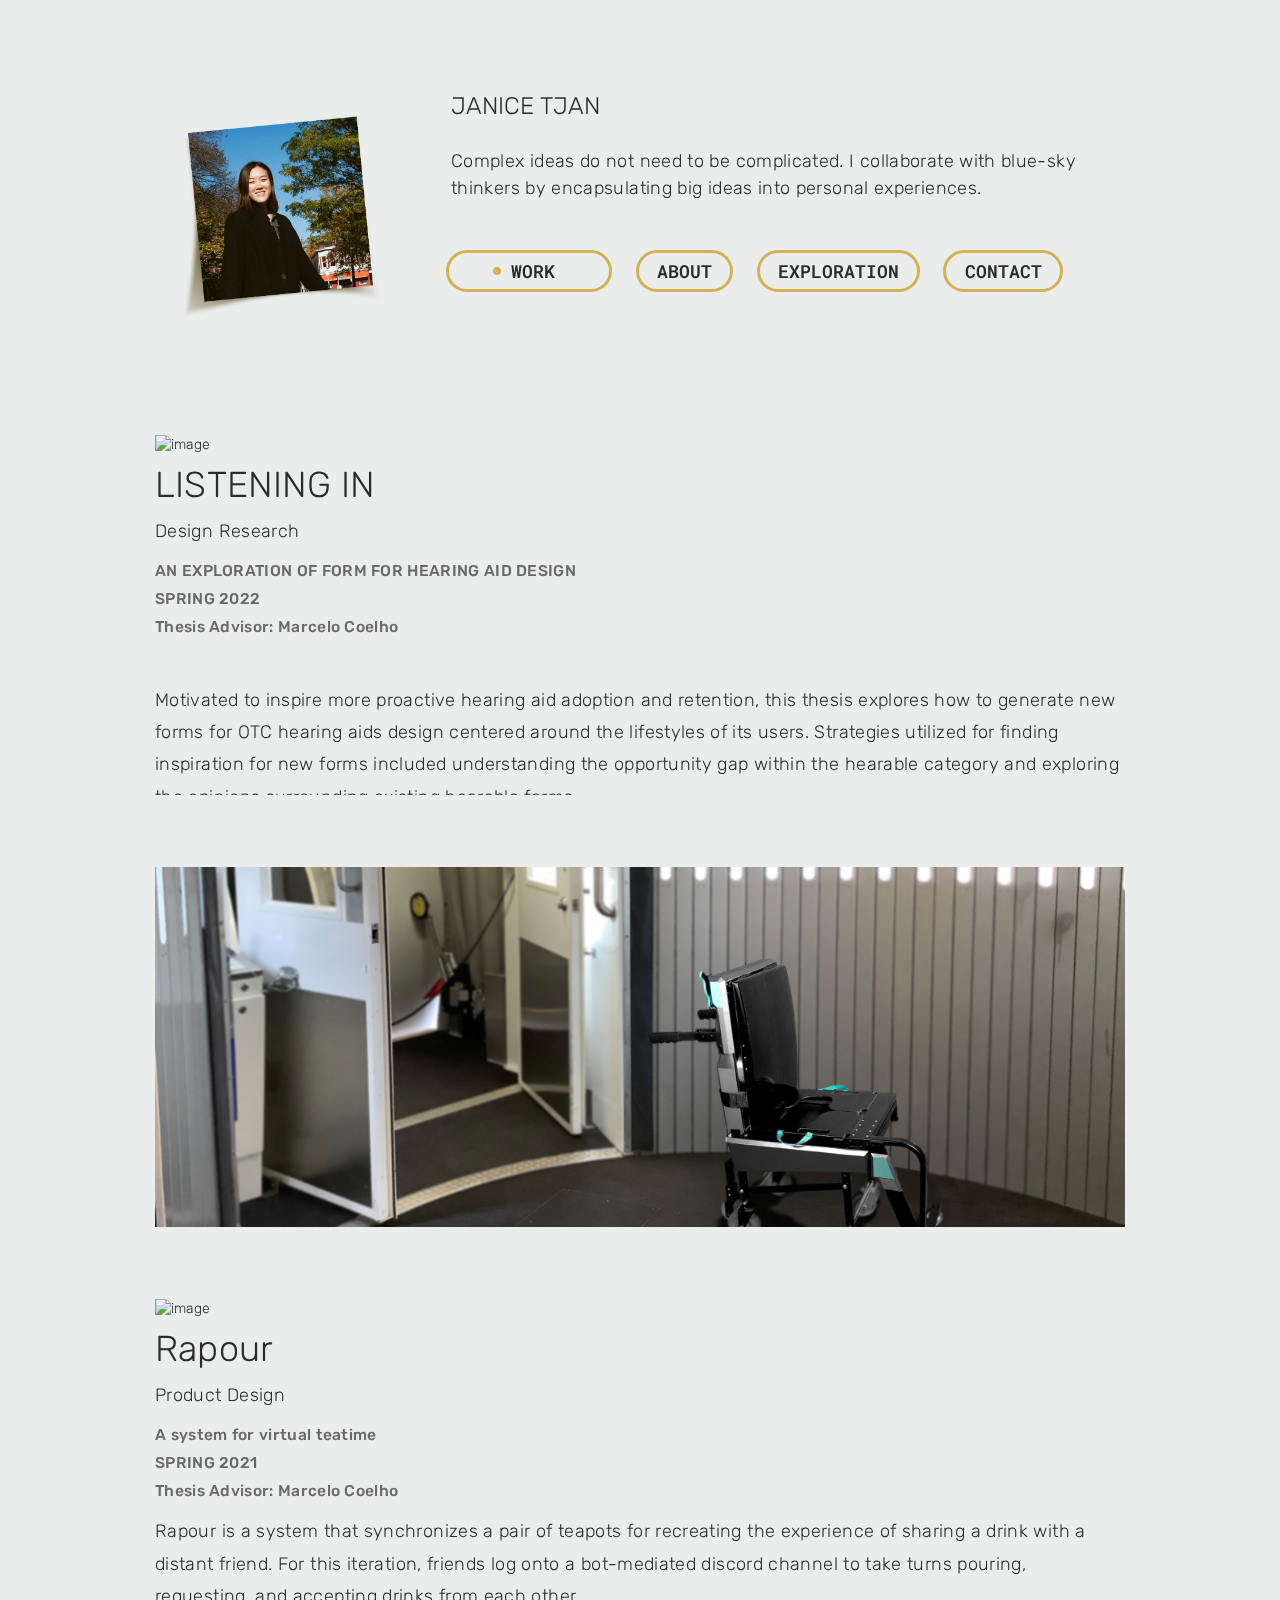
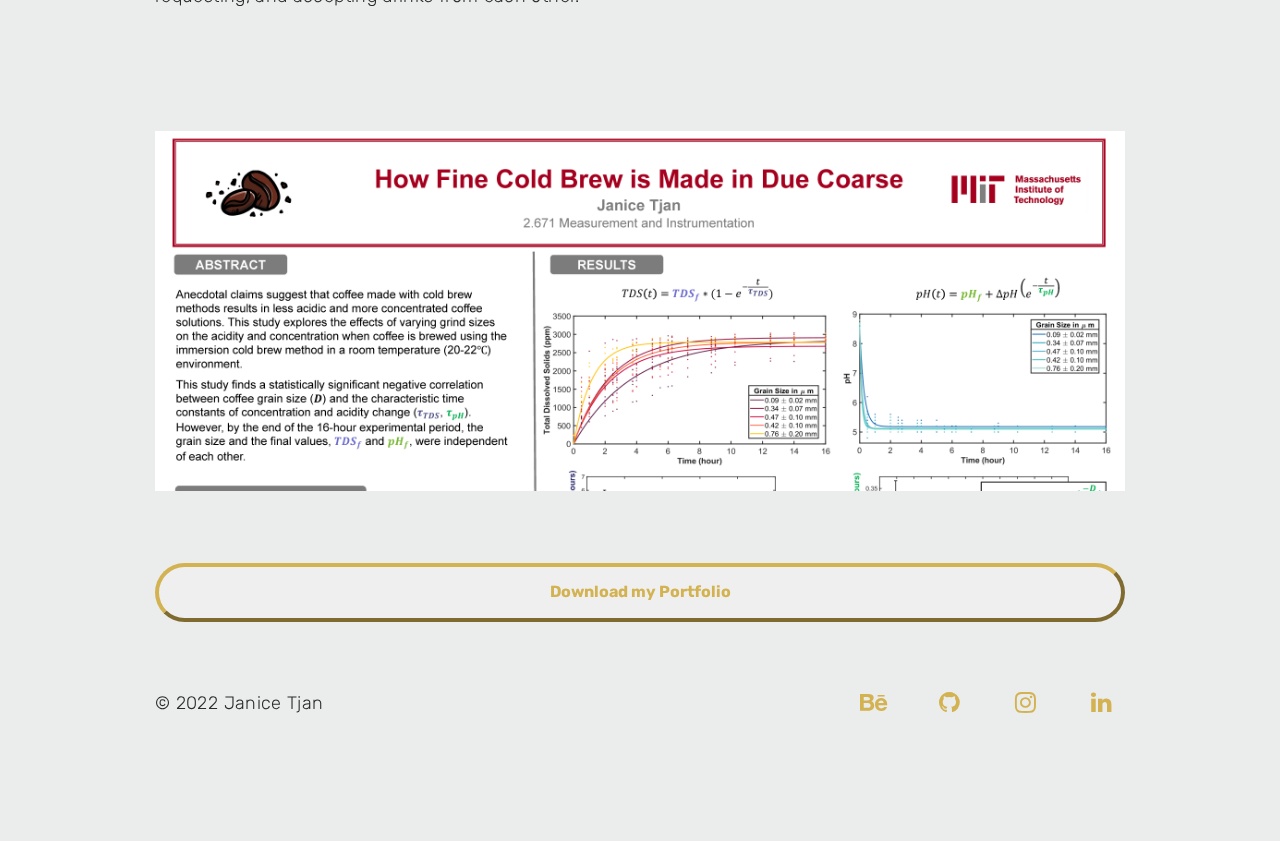
==== index.html @ 1e27916b "add statistical analysis paper" ====
<!doctype html>

<html lang="en">
   
   
    <head>
     <!------------------------------------------------------ COMMON HEAD HTML -->
        <!-- Global site tag (gtag.js) - Google Analytics -->
        <script async src="https://www.googletagmanager.com/gtag/js?id=UA-180288618-1"></script>
        <script>
            window.dataLayer = window.dataLayer || [];
            function gtag(){dataLayer.push(arguments);}
            gtag('js', new Date());

            gtag('config', 'UA-180288618-1');
        </script>
        <!-- Google Tag Manager -->
        <script>(function(w,d,s,l,i){w[l]=w[l]||[];w[l].push({'gtm.start':
        new Date().getTime(),event:'gtm.js'});var f=d.getElementsByTagName(s)[0],
        j=d.createElement(s),dl=l!='dataLayer'?'&l='+l:'';j.async=true;j.src=
        'https://www.googletagmanager.com/gtm.js?id='+i+dl;f.parentNode.insertBefore(j,f);
        })(window,document,'script','dataLayer','GTM-54XJFPM');</script>
        <!-- End Google Tag Manager -->
    
       
        <!-- META -->
        <meta charset="utf-8">
        <meta name="robots" content="noodp">
        <meta name="viewport" content="width=device-width, initial-scale=1, maximum-scale=1, user-scalable=no">
       
        <!-- PAGE TITLE -->
        <title>Janice Tjan </title>
        <meta name="keywords" content="Janice Tjan, Design degree, MIT, Mechanical Engineering, Portfolio" /> 
        <meta name="description" content="Portfolio and other bits about Janice Tjan" />
        
        <!-- FAVICON -->
        <link rel="shortcut icon" href="assets\img\LOGO.jpeg">
       
        <!-- FONTS -->
        
        <!-- STYLESHEETS -->
        <link rel="stylesheet" type="text/css" href="assets/css/plugins.css">
        <link rel="stylesheet" type="text/css" href="assets/css/main.css">
        <link rel="stylesheet" href="https://cdnjs.cloudflare.com/ajax/libs/font-awesome/4.7.0/css/font-awesome.min.css">
        <link rel="preconnect" href="https://fonts.googleapis.com">
        <link rel="preconnect" href="https://fonts.gstatic.com" crossorigin>
        <link href="https://fonts.googleapis.com/css2?family=Roboto+Mono:ital,wght@0,100;0,200;0,300;0,400;0,500;0,600;0,700;1,100;1,200;1,300;1,400;1,500;1,600;1,700&family=Rubik:ital,wght@0,300;0,400;0,500;0,600;0,700;0,800;0,900;1,300;1,400;1,500;1,600;1,700;1,800;1,900&display=swap" rel="stylesheet">
            
        
    </head>

   
    <body>
    
       
       
        <!-- PRELOADER -->
        <div class="preloader">
           
            <div class="spinner"></div>
            
        </div>
        <!-- /PRELOADER -->
        
        
        <!-- MAIN CONTAINER -->
        
        <div id="container-main">    
           
            <!-- INTRO -->
            <div id="intro">
                <img class="img-responsive logo" src="assets/img/Profile_image.png" alt="Picture of Janice">
                <h1>JANICE TJAN</h1> 
                <p class="subline">Complex ideas do not need to be complicated. I collaborate with blue-sky thinkers by encapsulating big ideas into personal experiences. </p>
        
                
            </div>
         
            <!-- /INTRO -->
            
            
            <!-- TAB NAVIGATION -->
            <ul class="tab-navigation"  role="tablist">
            
             
              <!-- NAV ITEM -->
              <li class="nav-item active">
               
                <a class="nav-link" data-toggle="tab" href="#work" role="tab"><span>WORK</span></a>
                
              </li>
              <!-- /NAV ITEM -->
                          
              
              <!-- NAV ITEM -->
              <li class="nav-item">
               
                <a class="nav-link" data-toggle="tab" href="#experience" role="tab" style="position:sticky"><span>ABOUT</span></a>
                
              </li>
              <!-- /NAV ITEM -->

               <!-- NAV ITEM -->
              <li class="nav-item">
               
                <a class="nav-link" data-toggle="tab" href="#about" role="tab" style="position:sticky"><span>EXPLORATION</span></a>
                
              </li>
              <!-- /NAV ITEM -->
              
              <!-- NAV ITEM -->
              <li class="nav-item">
               
                <a class="nav-link" data-toggle="tab" href="#contact" role="tab" style="position:sticky"><span>CONTACT</span></a>
                
              </li>
              <!-- /NAV ITEM -->
              
              
            </ul>
            <!-- /TAB NAVIGATION -->
        
            
            <!-- TAB CONTENT -->
            <div class="tab-content">


                <!-- TAB PANEL ( WORK ) -->
                <div class="tab-pane fade in active" id="work" role="tabpanel">
                   
                   
                    <!-- ROW -->
                    <div class="row">

<!--LISTENING IN-->
                        <!-- COLUMN -->
                        <div class="col-md-12">

                            <!-- ITEM -->
                            <a href="#" class="item" data-featherlight="#work-1-lightbox">


                                <!-- INFO -->
                                <div class="info">

                                    <div class="bg-image" style="background-image: url(assets/img/work/HA_3.png)"></div>
                                    <!-- CONTAINER MID -->
                                    <div class="container-mid">

                                        <h5>LISTENING IN</h5>
                                        <p>Design Research</p>

                                    </div>
                                    <!-- /CONTAINER MID -->


                                </div>
                                <!-- /INFO -->
                                
                            
                                
                                <!-- LIGHTBOX -->
                                <div id="work-1-lightbox" class="work-lightbox">


                                    <img class="img-responsive" src="assets/img/work/HA_1.png" alt="image">

                                    <h4>LISTENING IN</h4>
                                    <p class="subline">Design Research</p>

                                    <h6>AN EXPLORATION OF FORM FOR HEARING AID DESIGN <br> SPRING 2022 <br> Thesis Advisor: Marcelo Coelho <br> </h6>
                                    <p><br>Motivated to inspire more proactive hearing aid
                                        adoption and retention, this thesis explores how to
                                        generate new forms for OTC hearing aids design
                                        centered around the lifestyles of its users. Strategies
                                        utilized for finding inspiration for new forms
                                        included understanding the opportunity gap within
                                        the hearable category and exploring the opinions
                                        surrounding existing hearable forms.</p>
                                        
                                        <img class="img-responsive" src="assets/img/work/HA_0.png" alt="image">
                                
                                    <h5> Learning from the source</h5>      
                                    <p>Input was gathered from makers, wearers, and
                                        viewers of hearing aids via surveys, interviews, and
                                        co-design sessions. The output was key learnings
                                        which were synthesized into a set of design
                                        considerations and a new design method for
                                        generating hearing aid forms.</p>
                                        <img class="img-responsive" src="assets/img/work/HA_7.png" alt="image"> 
                                    
                                    <p>Key learnings from these interactions can be summarized by these five points:</p>
                                    <ul>
                                        <li> <strong>Insight 1: It's not always hesitancy,</strong>  there is also anticipation. Users are waiting for the next best thing </li>
                                        <li> <strong>Insight 2: People want 'cool,'</strong> but hearing aids as earbuds are not an end-all solution. </li>
                                        <li> <strong>Insight 3: Hearing aids are designed to do one thing,</strong> but should be more than communication devices </li>
                                        <li> <strong>Insight 4: There is no silver bullet.</strong> There is room for variety </li>
                                        <li> <strong>Insight 5: No need for reinvention.</strong> Over-the-ear is a great form factor with implementation issues	 </li>
                                    </ul>
                                    
                                    <h5> <br>A User-Centered OTC Hearing Aid Design Method</h5>                             
                                    <p>The next step was to transform these key learnings into actionable prompts that could help a designer ideate new forms. The learnings were generalized into design considerations to plug into a formal design method </p>
                                    <img class="img-responsive" src="assets/img/work/HA_6.png" alt="image"> 
                                    
                                    <p>The two example implementations are designs that are not only visually
                                        evocative but have functions that assist in and bring delight to the many
                                        "jobs to be done" in their daily lives.</p>
                                    
                                       
                                    <p>
                                        Hearing aids solely designed for communication have failed to capture the
                                        hearts of prospective users. These prospective users have been deterred
                                        by a perceived lack of added value hearing aids bring in exchange for their
                                        maintenance and cost. Exploring hearing aid form and the potential added
                                        function they may contribute can be the added value these wearers seek.  
                                    </p>
                                    <img class="img-responsive" src="assets/img/work/HA_10.gif" alt="image">
                                    <img class="img-responsive" src="assets/img/work/HA_8.png" alt="image">
                                    

                                </div>
                                <!-- /LIGHTBOX -->


                            </a>
                            <!-- /ITEM -->


                        </div>
                        <!-- /COLUMN -->
<!--AISLE ASSIST-->

                        <!-- COLUMN -->
                        <div class="col-md-12">


                            <!-- ITEM -->
                            <a href="#" class="item" data-featherlight="#work-2-lightbox">


                                <!-- INFO -->
                                <div class="info">
                                    <div class="bg-image" style="background-image: url(assets/img/work/AA_2.png)"></div>

                                    <!-- CONTAINER MID -->
                                    <div class="container-mid">

                                        <h5>AISLE ASSIST</h5>
                                        <p>Experience Design</p>

                                    </div>
                                    <!-- /CONTAINER MID -->


                                </div>
                                <!-- /INFO -->
                                
                                
                                <!-- LIGHTBOX -->
                                <div id="work-2-lightbox" class="work-lightbox">


                                    <img class="img-responsive" src="assets/img/work/AA_1.png" alt="image">

                                    <h4>Aisle Assist</h4>
                                    <p class="subline">Experience Design</p>

                                    <h6>ADVENTURE BEGINS WITH PEACE OF MIND <br> SPRING 2022 <br> Team Project <br><br> 
                                        </h6>
                                        <h6>Transferring from aisle wheelchairs to the airplane
                                            seat can be an uncomfortable and potentially
                                            dangerous experience.
                                            Aisle Assist is an aisle wheelchair that transfers
                                            travelers to their airplane seats safely and
                                            comfortably without an attendant handling their
                                            full body weight.
                                            </h6>
                                        
                                     <p>My role on this 18-person team included being Story
                                        Officer and Interaction Design (ID) Lead. As a team lead, I
                                        aimed to develop my skills in translating creative potentials
                                        from multiple people into a cohesive product identity.</p>

                                        <img class="img-responsive" src="assets/img/work/AA_2.png" alt="image">

                                    <p>
                                        A persistent challenge was to develop the interface of Aisle Assist to make it more approachable to operate and sit on. 
                                        Our initial mockups of Aisle Assist showed technical
                                        promise but revealed anxieties caused by its appearance
                                        for users. Our first round of testers described our device
                                        as “intimidating [with] a lot of hard edges…” and “a bit like a
                                        portable toilet.” <br><br>
                                        I took on the challenge of designing and building casing
                                        that would have both an aesthetic purpose and the functional purpose of being a handle to deploy the
                                        transfer seats of Aisle Assist. I conceived a casing that
                                        created a strong profile for the chair giving it a modern
                                        look and blending the many moving components into
                                        one unified image.</p>

                                        <img class="img-responsive" src="assets/img/work/AA_3.png" alt="image">
                                        <img class="img-responsive" src="assets/img/work/AA_0.gif" alt="image">

                                        
                                </div>
                                <!-- /LIGHTBOX -->


                            </a>
                            <!-- /ITEM -->


                        </div>
                        <!-- /COLUMN -->

<!--ITEM #3-->
                        <!-- COLUMN -->
                        <div class="col-md-12">


                            <!-- ITEM -->
                            <a href="#" class="item" data-featherlight="#work-3-lightbox">


                                <!-- INFO -->
                                <div class="info">

                                     <div class="bg-image" style="background-image: url(assets/img/work/RA_1.png)"></div>
                                    <!-- CONTAINER MID -->
                                    <div class="container-mid">

                                        <h5>RAPOUR</h5>
                                        <p>Product Design</p>

                                    </div>
                                    <!-- /CONTAINER MID -->


                                </div>
                                <!-- /INFO -->
                                
                                <!-- LIGHTBOX -->
                                <div id="work-3-lightbox" class="work-lightbox">


                                    <img class="img-responsive" src="assets/img/work/RA_2.png" alt="image">

                                    <h4>Rapour</h4>
                                    <p class="subline">Product Design</p>

                                    <h6>A system for virtual teatime<br> SPRING 2021 <br> Thesis Advisor: Marcelo Coelho <br> </h6>
                                    
                                    <p>Rapour is a system that synchronizes a pair of teapots for recreating the experience of sharing a drink with a distant friend. For this
                                        iteration, friends log onto a bot-mediated discord channel to take turns pouring, requesting, and accepting drinks from each other.</p>
                                        <iframe width="560" height="315" src="https://www.youtube.com/embed/97UJnIznXDE" title="YouTube video player" frameborder="0" allow="accelerometer; autoplay; clipboard-write; encrypted-media; gyroscope; picture-in-picture" allowfullscreen></iframe>
                                    <img class="img-responsive" src="assets/img/work/RA_1.png" alt="about">
                                    <p>To execute Rapour, I developed a physical and virtual interface. In addition to
                                        considering the prompt, this system needed to be accessible to set up and use.
                                        The pots are flat packing to increase portability. Additionally, the virtual platform of
                                        choice was Discord which is highly customizable and free to use.</p>
                                        <img class="img-responsive" src="assets/img/work/RA_6.png" alt="about">
                                    <p>While they were flatpack, these containers needed to imitate familiar textures and
                                        shapes of traditional teapots to inspire similar conversations that people would usually
                                        have over coffee or tea. I also found that unglazed ceramics and mute colors inspired
                                        feelings of warmth and comfort. Shown below is a progression in my exploration of different finishing methods for the teapots.</p>
                                    <img class="img-responsive" src="assets/img/work/RA_4.jpg" alt="about">
                                    <img class="img-responsive" src="assets/img/work/RA_7.png" alt="about">    


                                </div>
                                <!-- /LIGHTBOX -->


                            </a>
                            <!-- /ITEM -->


                        </div>
                        <!-- /COLUMN -->
<!--ITEM #4-->
                        <!-- COLUMN -->
                        <div class="col-md-12">


                            <!-- ITEM -->
                            <a href="#" class="item" data-featherlight="#work-4-lightbox">


                                <!-- INFO -->
                                <div class="info">

                                     <div class="bg-image" style="background-image: url(assets/img/work/CB_1.png)"></div>
                                    <!-- CONTAINER MID -->
                                    <div class="container-mid">

                                        <h5>COLD BREW ANALYSIS</h5>
                                        <p>Measurement & Analysis</p>

                                    </div>
                                    <!-- /CONTAINER MID -->


                                </div>
                                <!-- /INFO -->
                                
                                <!-- LIGHTBOX -->
                                <div id="work-4-lightbox" class="work-lightbox">


                                    <img class="img-responsive" src="assets/img/work/CB_0.png" alt="image">

                                    <h4>Cold Brew Analysis</h4>
                                    <p class="subline">Measurement & Analysis</p>

                                    <h6>Effect of Coffee Grind Size on Cold Brew pH and Concentration<br> SPRING 2021<br> </h6>
                                    <p>Anecdotal claims suggest that coffee made with cold brew methods results in less acidic and more concentrated coffee solutions. This study explores the effects of varying grind sizes on the acidity and concentration when coffee is brewed using the immersion cold brew method in a room temperature (20-22℃) environment. This study finds a statistically significant negative correlation between coffee grain size (𝑫) and the characteristic time constants of concentration and acidity change (𝝉𝑻𝑫𝑺, 𝝉𝒑𝑯). However, by the end of the 16-hour experimental period, the grain size and the final values, 𝑻𝑫𝑺𝒇 and 𝒑𝑯𝒇, were independent of each other.</p> <br><br>
                                    <p style="color:#D3B251">[link to full paper: https://jtjan.me/assets/pdf/Tjan_J_2671Paper.pdf]</p>
                                   

                                </div>
                                <!-- /LIGHTBOX -->


                            </a>
                            <!-- /ITEM -->


                        </div>
                        <!-- /COLUMN -->                        

                    </div>
                    <!-- /ROW -->
                    
                    <a href= "assets/pdf/jtjan_portfolio.pdf" download target="_blank"><button type="button" class="block">Download my Portfolio</button></a>
                </div>
                <!-- /TAB PANEL ( WORK ) -->
                
                
                <!-- TAB PANEL ( ABOUT ) -->
                
                <div class="tab-pane fade" id="about" role="tabpanel">
                    <div class="row">    
                    <p style="font-family:'Roboto Mono', monospace;"> Things, things, and thinking about things. </P>
                    <div class="tab-pane fade in active" id="work" role="tabpanel">
                   
                        <div class="gallery">
                            <figure class="gallery__item gallery__item--1">
                                <a href= "https://medium.com/@tjan.janice/the-bialetti-moka-express-3eabc4c8676a"  target="_blank"><img src="assets/img/blog/MokaPotAngles.png" alt="Gallery image 1" class="gallery__img"></a>
                            </figure>
                            
                            
                           
                         
                        </div>
                        
                       
                        
                    </div>
                    
                    </div>

                </div>
                <!-- /TAB PANEL ( ABOUT ) -->

               
                <!-- TAB PANEL ( Explorations ) -->
                <div class="tab-pane fade" id="experience" role="tabpanel">
                    
                    
                    <!-- ROW -->
                    <div class="row">
                        <!-- COLUMN -->
                        <div class="col-sm-12 text-left experience-item">
                            
                            <p>Hello! I am Janice, a designer and engineer. As a bridge between engineering and design, I work with multidisciplinary teams to tackle complex challenges. I am inspired by emerging technologies in fields such as biotechnology and additive manufacturing. My past work includes physical objects and experiences that encapsulate blue-sky ideas into personal delights.<br><br><br></p>


                            <i class="fa fa-graduation-cap" aria-hidden="true"></i>
                            <h5>Education</h5>

                            <p>Massachusetts Institute of Technology (2018-2022)</p>
                            <ul>
                                <li> <strong>B.S. in Engineering as Recommended by the Department of Mechanical Engineering</strong> </li>
                                <ul class="noshape">
                                    <li>Capstone: Aisle Assist, an aisle wheelchair with a more comfortable transfer <a href= "https://vimeo.com/653895567#t=7136s" target="_blank" style="color:#D3B251">[link to video]</a> </li>
                                </ul>
                                <li> <strong>B.S. in Art and Design</strong> </li>
                                <ul class="noshape">
                                    <a href= ""><li>Thesis: Listening in, an exploration of form for hearing aid designs</li></a>
                                </ul>
                                <ul class="noshape">
                                    <li>Advisor: Marcelo Coelho</li>
                                </ul>
                            
                            </ul><br><br>


                        </div>
                        <!-- /COLUMN -->
               
                        <!-- COLUMN -->
                        <div class="col-sm-12 text-left experience-item">
   
                            <i class="fa fa-gears" aria-hidden="true"></i>
                            <h5>Experience</h5>

                            <p>MX3D</p>
                            <ul>
                                <li> <strong>Design Engineering Intern</strong> </li>
                                <ul class="noshape">
                                    <li>Project: Trade Show Stand Design</li>
                                    <li style="font-family:'Roboto Mono', monospace;">July 2022 - PRESENT</li>
                                </ul>
                            </ul>
                            <p>OXO</p>
                            <ul>
                                <li> <strong>Product Development Intern</strong> </li>
                                <ul class="noshape">
                                    <li>Coffee and Tea Category</li>
                                    <li style="font-family:'Roboto Mono', monospace;">June 2021 - August 2021</li>
                                </ul>
                            </ul>
                            <p>Teknikio</p>
                            <ul>
                                <li> <strong>Educational Product Design Intern</strong> </li>
                                <ul class="noshape">
                                    <li>Content Creation and Prototyping</li>
                                    <li style="font-family:'Roboto Mono', monospace;">June 2020 - August 2020</li>
                                </ul>
                            </ul>
                            
                        </div>
                        <!-- /COLUMN -->
                    
                        <!-- COLUMN -->
                        <div class="col-sm-12 text-left experience-item">


        
                            <i class="fa fa-lightbulb-o" aria-hidden="true"></i>

                            <h5>Research</h5>

                            <p></p><br><br>

                        </div>
                    <!-- /COLUMN -->
                    </div>
                    <!-- /ROW -->
                    
                    <a href= "assets/pdf/jtjan_resume.pdf" download target="_blank"><button type="button" class="block">Download My Resume</button></a>
                </div>
                <!-- /TAB PANEL ( experience ) -->

               
                <!-- TAB PANEL ( CONTACT ) -->
                <div class="tab-pane fade" id="contact" role="tabpanel">
                    
                    
                    <!-- CONTACT FORM --> 
                    <form id="contact-form" action="assets/php/contact.php" method="post">


                        <input id="contact-form-name" type="text" name="name" class="form-control scroll-animated" placeholder="* Hello! What's your name?">

                        <input id="contact-form-email" type="text" name="email" class="form-control scroll-animated" placeholder="* What email can I reach you at?">

                        <!-- PHANTOM ELEMENT ( HONEYPOT CAPTCHA FOR SECURITY ) -->
                        <div class="fhp-input"><input id="contact-form-company" type="text" name="company" class="form-control"></div>
                        <!-- /PHANTOM ELEMENT ( HONEYPOT CAPTCHA FOR SECURITY ) -->

                        <textarea id="contact-form-message" name="message" class="form-control scroll-animated" placeholder="* Your Message"></textarea>

                        <button type="submit" class="form-control scroll-animated">Send Message<div class="circle"><i class="fa fa-angle-right" aria-hidden="true"></i><i class="fa fa-angle-right" aria-hidden="true"></i></div></button>

                        <div class="success-message"><i class="fa fa-check" aria-hidden="true"></i>Email sent!</div>


                    </form>
                    <!-- /CONTACT FORM --> 


                </div>
                <!-- /TAB PANEL ( CONTACT ) -->


            </div>
            <!-- /TAB CONTENT -->


            <!-- FOOTER -->
            <section id="footer">


                <!-- ROW -->
                <div class="row">


                    <!-- COLUMN -->
                    <div class="col-md-6  text-left">

                        <p>© 2022 Janice Tjan </p>

                    </div>
                    <!-- /COLUMN -->


                    <!-- COLUMN -->
                    <div class="col-md-6  text-right">


                        <!-- SOCIAL ICONS -->
                        <ul class="social-icons">


                            <li><a href="https://www.behance.net/janicetjan"><i class="fa fa-behance" aria-hidden="true"></i></a></li>
                            <li><a href="https://github.com/jantjan"><i class="fa fa-github" aria-hidden="true"></i></a></li>
                            <li><a href="https://www.instagram.com/by_jtjan/"><i class="fa fa-instagram" aria-hidden="true"></i></a></li>
                            <li><a href="https://www.linkedin.com/in/janicetjan/"><i class="fa fa-linkedin" aria-hidden="true"></i></a></li>


                        </ul>
                        <!-- /SOCIAL ICONS -->


                    </div>
                    <!-- /COLUMN -->


                </div>
                <!-- ROW -->


            </section>
            <!-- /FOOTER -->
        
        
        </div>
        <!-- /MAIN CONTAINER -->
        
        
        
        <!-- BACKGROUND CONTENT -->
        <div class="background-content parallax-on">


            <!-- BACKGROUND CONTENT INNER -->
            <div class="background-content-inner">

                <div class="background-overlay"></div>
                <div class="background-img layer" data-depth="0.1"></div>

            </div>
            <!-- /BACKGROUND CONTENT INNER -->


        </div>
        <!-- /BACKGROUND CONTENT -->
        
        
        
        <!-- JAVASCRIPTS -->
        <script type="text/javascript" src="assets/js/plugins.js"></script>
        <script type="text/javascript" src="assets/js/main.js"></script>
   
   
   
    </body> 
    
    
</html>
---- assets/css/main.css ----
/******************************************************************


	------------------------
	-- TABLE OF CONTENTS --
	------------------------
	
	--  01. Basic
	--  02. Preloader
    --  03. Background Content
    --  04. Intro
    --  05. Tab --> Navigation
    --  06. Tab --> Panel
    --  07. Tab --> Work
    --  08. Tab --> About
    --  09. Tab --> experience
    --  10. Tab --> Contact
    --  11. Footer
 
 
 ******************************************************************/




/** 1. Basic
*******************************************************************/
html
{
    font-size: 12px;
   
}
::selection {
    background: #fff;
  }
body
{
    
    font-family: 'Rubik', sans-serif;

    font-weight: 300;
    font-style: normal;

    color: #2b2b2b;
    background: #ebecec;

    -webkit-font-smoothing: antialiased;
}

h1,
h2,
h3,
h4,
h5,
h6
{
    font-family: 'Rubik', sans-serif;
    font-weight: 300;

    letter-spacing: .005em;

    color: #2b2b2b;
}

h1
{
    font-size: 2rem;
}

h2
{
    font-size: 4rem;
}

h3
{
    font-size: 3.5rem;
}

h4
{
    font-size: 3rem;
}

h5
{
    font-size: 2.2rem;
}

h6
{
    font-size: 1.3rem;
    line-height: 1.8em;

    letter-spacing: .02em;
    font-weight: 500;
    color: #696969;
}

p
{
    font-size: 1.5rem;
    line-height: 1.8em;

    letter-spacing: .02em;
}



a,
a:hover,
a:focus
{
    cursor: pointer;
    -webkit-transition: all 300ms ease;
         -o-transition: all 300ms ease;
            transition: all 300ms ease;
    text-decoration: none;

    color: #2b2b2b;
}

#container-main
{
    max-width: 1090px;
    margin: 0 auto;
    padding: 0 5rem;
}

@media (max-width:600px)
{
    html
    {
        font-size: 10px;
    }
}

@media (max-width:500px)
{
    html
    {
        font-size: 9px;
    }
}



/** 2. Preloader
*******************************************************************/

.preloader
{
    position: fixed;
    z-index: 100000;
    top: 0;
    left: 0;

    overflow: hidden;

    width: 100%;
    height: 100%;

    background: #2b2b2b;
}

.preloader.hide-preloader
{
    opacity: 0;
    pointer-events: none;

    -webkit-transition: .6s ease .3s;
         -o-transition: .6s ease .3s;
            transition: .6s ease .3s;
}

.preloader .spinner
{
    position: absolute;
    top: 50%;
    left: 50%;

    display: block;

    width: 50px;
    height: 50px;
    margin-top: -25px;
    margin-left: -25px;

    -webkit-animation: spinner-pulse .6s infinite ease-in-out;
            animation: spinner-pulse .6s infinite ease-in-out;
    text-align: center;

    opacity: 1;
    border-radius: 100%;
    background-color: #D3B251;
}

.preloader.hide-preloader .spinner
{
    -webkit-transition: .3s ease;
         -o-transition: .3s ease;
            transition: .3s ease;

    opacity: 0;
}

@-webkit-keyframes spinner-pulse
{
    0%
    {
        -webkit-transform: scale(0);
    }
    100%
    {
        -webkit-transform: scale(1.0);

        opacity: 0;
    }
}

@keyframes spinner-pulse
{
    0%
    {
        -webkit-transform: scale(0);
                transform: scale(0);
    }
    100%
    {
        -webkit-transform: scale(1.0);
                transform: scale(1.0);

        opacity: 0;
    }
}



/** 3. Background Content
*******************************************************************/

.background-content
{
    position: fixed;
    z-index: -1;
    top: 0;
    left: 50%;

    overflow: hidden;

    width: 100%;
    height: 100%;

    -webkit-transform: translate3d(-50%,0,0) !important;
            transform: translate3d(-50%,0,0) !important;
}

.background-content-inner
{
    position: absolute;
    top: 50%;
    left: 50%;

    width: 110%;
    height: 110%;

    -webkit-transform: translate(-50%,-50%);
        -ms-transform: translate(-50%,-50%);
            transform: translate(-50%,-50%);
}

.background-content .background-img
{
    position: absolute;
    z-index: 1;
    top: 0;
    left: 0;

    width: 100%;
    height: 100%;

    background: url(../img/background.jpg);
    background-repeat: no-repeat;
    background-size: cover;
}



/** 4. Intro
*******************************************************************/

#intro
{
    
    top: 0;
    margin-top: 10vh;

    text-align: left;
}

#intro .logo
{
    margin-top: 0;
    margin-bottom: 4.5rem;
    width: 30%;
    float: left;
}



#intro h1
{
    line-height: 1.4em;

    max-width: 740px;
    margin-top: 0;
    margin-bottom: 1em;
    width: 69.5%;
    float: right;
}

#intro p.subline
{
    font-size: 3 rem;
    line-height: 1.5em;

    max-width: 800px;
    margin: 0;
    margin-right: .8em;
    margin-bottom: 4rem;
    width: 68%;
    float: right;
    letter-spacing: .02em;
}

#intro .animation-container
{
    -webkit-transition: .5s ease;
         -o-transition: .5s ease;
            transition: .5s ease;
}

#intro .animation-container.animation-fade
{
    opacity: 0;
}

#intro .animation-container.animation-fade.run-animation
{
    opacity: 1;
}

#intro .animation-container.animation-fade-up
{
    -webkit-transform: translateY(10vh);
        -ms-transform: translateY(10vh);
            transform: translateY(10vh);

    opacity: 0;
}

#intro .animation-container.animation-fade-up.run-animation
{
    -webkit-transform: translateY(0);
        -ms-transform: translateY(0);
            transform: translateY(0);

    opacity: 1;
}

#intro .animation-container.animation-fade-down
{
    -webkit-transform: translateY(-10vh);
        -ms-transform: translateY(-10vh);
            transform: translateY(-10vh);

    opacity: 0;
}

#intro .animation-container.animation-fade-down.run-animation
{
    -webkit-transform: translateY(0);
        -ms-transform: translateY(0);
            transform: translateY(0);

    opacity: 1;
}

#intro .animation-container.animation-fade-left
{
    -webkit-transform: translateX(10vh);
        -ms-transform: translateX(10vh);
            transform: translateX(10vh);

    opacity: 0;
}

#intro .animation-container.animation-fade-left.run-animation
{
    -webkit-transform: translateX(0);
        -ms-transform: translateX(0);
            transform: translateX(0);

    opacity: 1;
}

#intro .animation-container.animation-fade-right
{
    -webkit-transform: translateX(-10vh);
        -ms-transform: translateX(-10vh);
            transform: translateX(-10vh);

    opacity: 0;
}

#intro .animation-container.animation-fade-right.run-animation
{
    -webkit-transform: translateX(0);
        -ms-transform: translateX(0);
            transform: translateX(0);

    opacity: 1;
}

@media only screen and (max-width: 855px) {
    #intro{
        margin-top: 5vh;
    }
    #intro .logo {
        margin-top: 0;
        margin-bottom: 0.1rem;
        width: 100%;
        display: inline-block;
        
    }
    #intro h1
    {
        line-height: 130%;
        font-size: 140%;
        margin-top: 0;
        margin-bottom: 5%;
       
        float: left;
        
    }
    
    #intro p.subline
    {
        line-height: 105%;
        font-size: 110%;
        margin-top: 0;
        margin-bottom: 1em;
        float: left;
        width:105%;
       
    }
    @media only screen and (max-width: 855px) {
        #intro{
            margin-top: 5vh;
        }
        #intro .logo {
            margin-top: 0;
            margin-bottom: 0.1rem;
            width: 100%;
            padding: 0 10% 0 10%;
            display: inline-block;
            
        }
        #intro h1
        {
            line-height: 130%;
            font-size: 140%;
            margin-top: 0;
            margin-bottom: 5%;
           
            float: left;
            
        }
        
        #intro p.subline
        {
            line-height: 105%;
            font-size: 110%;
            margin-top: 0;
            margin-bottom: 1em;
            float: left;
            width:105%;
           
        }

    }
}
    
    
/** 5. Tab --> Navigation
*******************************************************************/

.tab-navigation
{
    margin: 0;
    padding: 0;
    
    list-style: none;
    
    border: none;
}

.tab-navigation li
{   
    display: inline-block;

    margin-right: 2%;
    
    margin-bottom: 1rem;
}

.tab-navigation li:last-child
{
    margin-right: 0;
}

.tab-navigation li a
{   
    line-height: 200%;
    font-size: 130%;
    font-family: 'Roboto Mono', monospace;
    font-weight: 600;
    display: block;

    padding: 0 1em 0 1em;

    border: 3px solid #D3B251;
    border-radius: 100px;
}

.tab-navigation li.active a
{
    padding: 0 3em 0 3.4em;
}
/* Dot Accent */

.tab-navigation li a span
{
    position: relative;
    
}

.tab-navigation li a span:before 

{
    position: absolute;
    top: 50%;
    left: -1.5rem;

    width: 8px;
    height: 8px;

    content: '';
    -webkit-transition: .3s ease;
         -o-transition: .3s ease;
            transition: .3s ease;
    -webkit-transform: translateY(-50%);
        -ms-transform: translateY(-50%);
            transform: translateY(-50%);
    pointer-events: none;

    opacity: 0;
    border-radius: 100%;
    background: #D3B251;
}

.tab-navigation li.active a span:before
{
    opacity: 1;
}

@media only screen and (max-width: 995px) {
    .tab-navigation li a
    {
        line-height: 200%;
        font-size: 130%;
        font-family: 'Roboto Mono', monospace;
        font-weight: 600;
       
    
        padding: 0 0.6em 0 0.6em;
    
        border: 3px solid #D3B251;
        border-radius: 100px;
    }
    .tab-navigation li{
    display: inline-block;

    margin-right: 2%;
    margin-bottom: 3rem;}

    .tab-navigation li.active a
    {
        padding: 0 2.4em 0 2.7em;
    }
    .tab-navigation li a{
        line-height: 180%;
        font-size: 115%;
        font-family: 'Roboto Mono', monospace;
        font-weight: 600;
      
    
        padding: 0 1.1em 0 1.1em;
    
        border: 3px solid #D3B251;
        border-radius: 100px;
        }
}

@media only screen and (max-width: 555px) {
    .tab-navigation
    {
        margin: 0;
        padding-top: 1em;
        float:left;
        list-style: none;
    
        border: none;
    }
    .tab-navigation li{
        display: inline-block;
    
        margin-right: 2%;
        margin-bottom: 1rem;}

    .tab-navigation li a{
    line-height: 180%;
    font-size: 110%;
    font-family: 'Roboto Mono', monospace;
    font-weight: 600;
    display: block;

    padding: 0 1.1em 0 1.1em;

    border: 3px solid #D3B251;
    border-radius: 100px;
    }

    @media only screen and (max-width: 995px) {


    }
}


/** 6. Tab --> Panel
*******************************************************************/

.tab-content
{
    margin: 4.5rem 0 5vh;
}

.tab-content .tab-pane:after
{
    position: relative;

    display: block;
    clear: both;

    content: '';
}



/** 7. Tab --> Work
*******************************************************************/

#work .item
{
    position: relative;

    display: block;
    overflow: hidden;

    height: 30rem;
    margin-bottom: 6rem;
}

#work .item:before
{
    position: absolute;
    z-index: 20;
    right: 4rem;
    bottom: 0rem;
    left: 3rem;

    height: 6rem;

    content: '';

    opacity: 0;
    border-bottom: 3px solid #000;
    border-left: 3px solid #000;
}

#work .item:hover:before
{
    bottom: 4rem;

    -webkit-transition: .3s ease;
         -o-transition: .3s ease;
            transition: .3s ease;

    opacity: 1;
}

#work .item .bg-image
{
    position: absolute;
    top: 0;
    left: 0;

    width: 100%;
    height: 100%;

    background-position: center;
    background-size: cover;
}

#work .item .info
{
    position: absolute;
    z-index: -10;
    top: 0;
    left: 0;

    width: 100%;
    height: 100%;

    -webkit-transition: .3s ease;
         -o-transition: .3s ease;
            transition: .3s ease;
    text-align: center;
    pointer-events: none;

    opacity: 0;
   
    background: hsl(180, 3%, 92%,80%)
}

#work .item:hover .info
{
    z-index: 10;

    pointer-events: all;

    opacity: 1;
}

#work .item .info .container-mid
{
    position: absolute;
    bottom: 6rem;
    left: 6.4rem;

    text-align: left;
}

#work .item .info h5
{
    font-weight: 400;
    font-size: 1.5rem;
    font-family: 'Roboto Mono', monospace;
    transform: rotate(270deg);
    margin-top: 0;
    margin-bottom: 20rem;
    margin-left: -20rem;



    opacity: 0;
}

#work .item:hover .info h5
{
    -webkit-transition: .2s ease .1s;
         -o-transition: .2s ease .1s;
            transition: .2s ease .1s;
    transform: rotate(270deg);
   
    opacity: 1;
}

#work .item .info p
{
    font-size: 1.7rem;
    font-family: 'Roboto Mono', monospace;
    font-weight: 400;
    margin-bottom: 0;
text-align: right;   
 -webkit-transition: .2s ease .1s;
         -o-transition: .2s ease .1s;
            transition: .2s ease .1s;
    -webkit-transform: translateX(2rem);
        -ms-transform: translateX(2rem);
            transform: translateX(2rem);
    letter-spacing: .02em;

    opacity: 0;
}

#work .item:hover .info p
{

    -webkit-transform: translateX(0rem);
        -ms-transform: translateX(0rem);
            transform: translateX(0rem);

    opacity: 1;
}

.featherlight .featherlight-content
{
    max-height: 95%;
    padding: 0;

    border-bottom: 0;
    background: #fff}

.featherlight .featherlight-content  .featherlight-close-icon
{
    font-size: 3rem;
    line-height: 2em;

    top: 4.5vh;
    right: 4vh;

    width: 2em;

    -webkit-transform: translate(50%,-50%);
        -ms-transform: translate(50%,-50%);
            transform: translate(50%,-50%);

    color: #fff;
    outline: none !important;
    background: none;
}

.featherlight .featherlight-content .work-lightbox
{
    max-width: 1000px;
    padding: 11rem 14rem;

    text-align: left;
}

.featherlight .featherlight-content .work-lightbox img
{
    margin: 0 auto 6vh auto;
}

.featherlight .featherlight-content .work-lightbox h4
{
    margin-bottom: .2em;
}

.featherlight .featherlight-content .work-lightbox p.subline
{
    font-size: 2rem;

    margin-bottom: 1.6em;

    letter-spacing: .025em;
}

.featherlight .featherlight-content .work-lightbox p
{
    margin-bottom: 2em;
}

.featherlight .featherlight-content .work-lightbox p:last-child
{
    margin-bottom: 0;
}

@media (max-width:900px)
{
    .featherlight .featherlight-content .work-lightbox
    {
        padding: 8rem 9rem;
    }
    #work .item:before{
   height: 4rem; }   
    
    #work .item
    {
        position: relative;

        display: block;
        overflow: hidden;

        height: 20rem;
        margin-bottom: 3rem;
    }
    #work .item .info h5{
    
    font-size: 1.2rem;
    margin-top: 0;
    margin-bottom: 16.5rem;
    margin-left: -20rem;

    }

}

@media (max-width:550px)
{
    .featherlight .featherlight-content .work-lightbox
    {
        padding: 8rem 9rem;
    }
    #work .item
    {
        position: relative;

        display: block;
        overflow: hidden;

        height: 35rem;
        margin-bottom: 2rem;
    }
}


/** 8. Tab --> experience
*******************************************************************/

#experience
{
    margin-bottom: 3rem;
}

#experience i
{
    font-size: 1.6rem;
    margin: 1.3em 0 0 0em;
    display: inline-block;
    font-weight:300;
    margin-right: 0.75em;
    color: #D3B251;
    vertical-align: middle;

   
}

#experience h5
{
    display: inline-block;
    margin: 1.5em 0 0 0em;
    font-size: 1.25rem;
    color: #D3B251;
    font-family:'Roboto Mono', monospace;
    text-transform:uppercase;
    font-weight:700;
    vertical-align: middle;
}

#experience p
{
    margin: 1.5em 0 0 0em;
    padding: 0 0rem 0 0;
}

.noshape {
    
    margin: 0 0 0 2em;
    list-style-type:none
   }

   .square {
    margin: 0 0 0 2em;
    list-style-type: square;
    
   }
/** 9. Tab --> About
*******************************************************************/

#About
{
    margin-bottom: 8rem;
}

#about h4
{
    margin-top: 2em;
    margin-bottom: 1.4em;
}

#about p
{
    margin-bottom: 2em;
}
.gallery {
    display: grid;
    grid-template-columns: repeat(8, 1fr);
    grid-template-rows: repeat(9, 5vw);
    grid-gap: 15px;
}
.gallery__img {
    width: 100%;
    height: 100%;
    object-fit: cover;
    display: block; 
  }
  
  .gallery__item--1 {
    grid-column-start: 1;
    grid-column-end: 5;
    grid-row-start: 1;
    grid-row-end: 6;
  
 
  }
  
  .gallery__item--2 {
    grid-column-start: 5;
    grid-column-end: 9;
    grid-row-start: 1;
    grid-row-end: 6;
  
  }
  
  .gallery__item--3 {
    grid-column-start: 1;
    grid-column-end: 5;
    grid-row-start: 6;
    grid-row-end: 10;
  }
  
  .gallery__item--4 {
    grid-column-start: 5;
    grid-column-end: 9;
    grid-row-start: 6;
    grid-row-end: 10;
  
   
  }
  
  

/** 10. Tab --> Contact
*******************************************************************/

#contact #contact-form
{
    position: relative;

    margin-bottom: 10rem;
}

#contact #contact-form .fhp-input
{
    display: none;

    pointer-events: none;

    opacity: 0;
}

#contact #contact-form input,
#contact #contact-form textarea,
#contact #contact-form button
{
    font-size: 1.75rem;

    margin-bottom: 3.4vh;

    -webkit-transition: .3s ease;
         -o-transition: .3s ease;
            transition: .3s ease;

    color: #2b2b2b;
    border: none;
    border-bottom: 3px solid #2b2b2b;
    border-radius: 0;
    outline: none !important;
    background: none;
    -webkit-box-shadow: none !important;
            box-shadow: none !important;
}

#contact #contact-form.success input,
#contact #contact-form.success textarea,
#contact #contact-form.success button
{
    border: none;
}

#contact #contact-form.success input,
#contact #contact-form.success textarea,
#contact #contact-form.success button
{
    line-height: 0;

    height: 0;
    margin: 0;
    padding: 0;

    opacity: 0;
}

#contact #contact-form input::-webkit-input-placeholder,
#contact #contact-form textarea::-webkit-input-placeholder
{
    color: #D3B251;
}

#contact #contact-form input:-ms-input-placeholder,
#contact #contact-form textarea:-ms-input-placeholder
{
    color: #D3B251;
}

#contact #contact-form input::-ms-input-placeholder,
#contact #contact-form textarea::-ms-input-placeholder
{
    color: #D3B251;
}

#contact #contact-form input::placeholder,
#contact #contact-form textarea::placeholder
{
    color: #D3B251;
}

#contact #contact-form input.error,
#contact #contact-form textarea.error
{
    border-color: red;
}

#contact #contact-form input
{
    line-height: 3.2em;

    height: 3.4em;
    padding: 0;
}

#contact #contact-form textarea
{
    line-height: 1.7em;

    min-width: 100%;
    max-width: 100%;
    height: 8em;
    margin-bottom: 4.4rem;
    padding: 0;
    padding-top: 1em;
}

#contact #contact-form button
{
    line-height: 3.2em;

    position: relative;

    display: inline-block;
    overflow: hidden;

    width: auto;
    height: 3.2em;
    margin-bottom: 0;
    padding: 0;

    border: none !important;
    background: none !important;
}

#contact #contact-form button .circle
{
    font-size: 1em;
    line-height: 5rem;

    position: relative;

    display: inline-block;
    overflow: hidden;

    width: 5rem;
    height: 5rem;
    margin-left: 1em;

    vertical-align: middle;

    border: 3px solid #D3B251;
    border-radius: 100%;
}

#contact #contact-form button .circle i
{
    position: absolute;
    top: 50%;
    left: 0;

    width: 100%;

    -webkit-transform: translateY(-50%);
        -ms-transform: translateY(-50%);
            transform: translateY(-50%);
    text-align: center;
}

#contact #contact-form button .circle i:first-child
{
    -webkit-transform: translate(-100%,-50%);
        -ms-transform: translate(-100%,-50%);
            transform: translate(-100%,-50%);
}

#contact #contact-form button:hover .circle i:first-child
{
    -webkit-transition: .15s ease;
         -o-transition: .15s ease;
            transition: .15s ease;
    -webkit-transform: translate(0,-50%);
        -ms-transform: translate(0,-50%);
            transform: translate(0,-50%);
}

#contact #contact-form button .circle i:last-child
{
    -webkit-transform: translate(0,-50%);
        -ms-transform: translate(0,-50%);
            transform: translate(0,-50%);
}

#contact #contact-form button:hover .circle i:last-child
{
    -webkit-transition: .15s ease;
         -o-transition: .15s ease;
            transition: .15s ease;
    -webkit-transform: translate(100%,-50%);
        -ms-transform: translate(100%,-50%);
            transform: translate(100%,-50%);
}


#contact #contact-form .success-message
{
    font-size: 2rem;
    line-height: 0;

    position: relative;
    bottom: 0;
    left: 0;

    height: 0;
    margin-top: -1.6em;
    padding: 0 2em;

    -webkit-transition: .2s ease;
         -o-transition: .2s ease;
            transition: .2s ease;
    pointer-events: none;

    opacity: 0;
    color: #2b2b2b;
    border: 2px solid limegreen;
    border-radius: 0;
    background: none;
}

#contact #contact-form.success .success-message
{
    line-height: 6em;

    height: 6em;

    pointer-events: all;

    opacity: 1;
}

#contact #contact-form .success-message i
{
    font-size: 2.4rem;

    margin-right: .7em;
}



/** 11. Section --> Footer
*******************************************************************/

#footer
{
    position: relative;

    margin: 0 auto;
    padding: 0 0 8rem 0;
}

#footer p
{
    line-height: 6rem;

    margin: 0;

    vertical-align: middle;
}

#footer p a
{
    font-weight: 400;

    color: inherit;
}

#footer .social-icons
{
    margin: 0;
    padding: 0;

    list-style: none;

    vertical-align: middle;
}

#footer .social-icons li
{
    font-size: 2rem;
    line-height: 3em;

    position: relative;

    display: inline-block;
    overflow: hidden;

    width: 2em;
    height: 3em;
    margin: 0;
    margin-right: 1em;

    text-align: center;

    color: #D3B251;
    border-radius: 100%;
    background: none;
}

#footer .social-icons li:last-child
{
    margin-right: 0;
}

#footer .social-icons li a
{
    font-size: inherit;

    position: relative;
    z-index: 3;

    display: block;

    color: #D3B251;
    border: none;
}

@media (max-width:970px)
{
    #footer .col-md-6
    {
        text-align: center !important;
    }
}

.block {
    display: block;
    width: 100%;
    border-color: #D3B251;
    border-width: 4px;
    color: #D3B251;
    font-weight: 700;
    padding: 14px 28px;
    font-size: 16px;
    cursor: pointer;
    text-align: center;
    border-radius: 30px;
  }
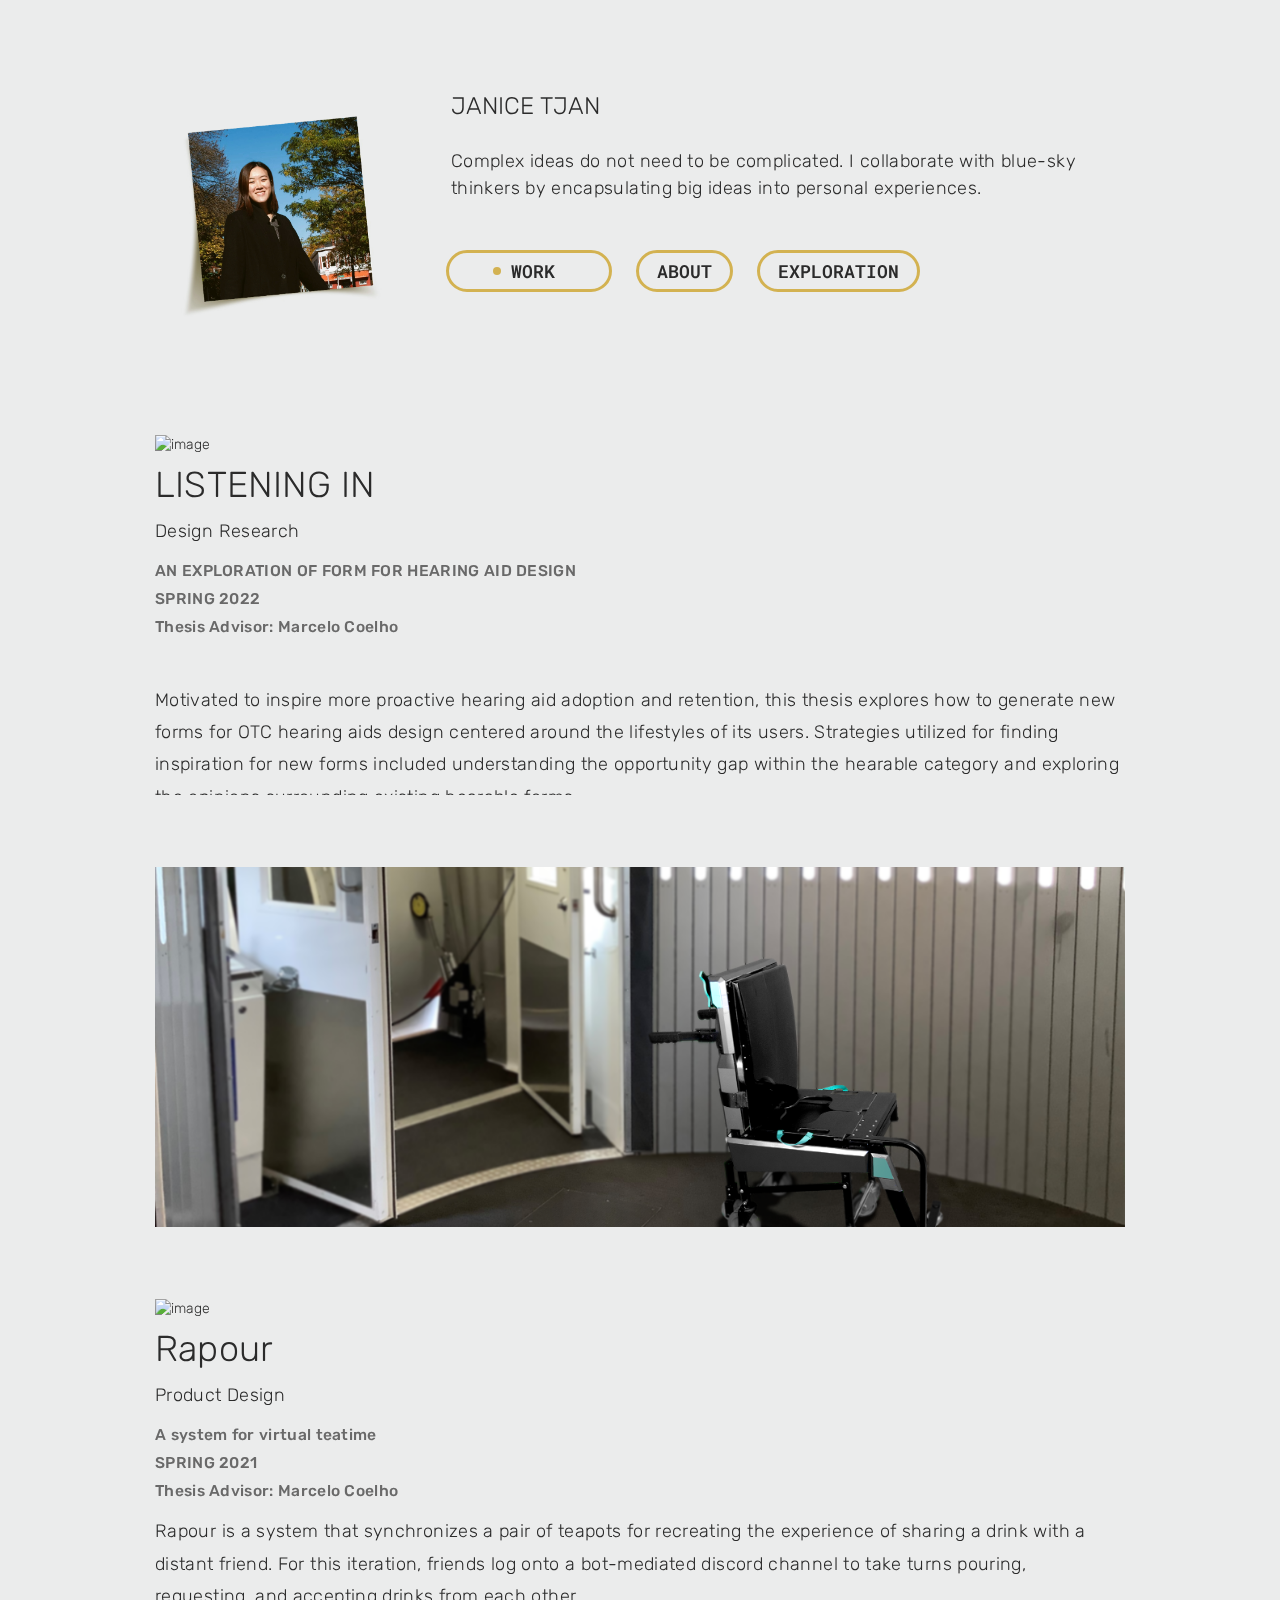
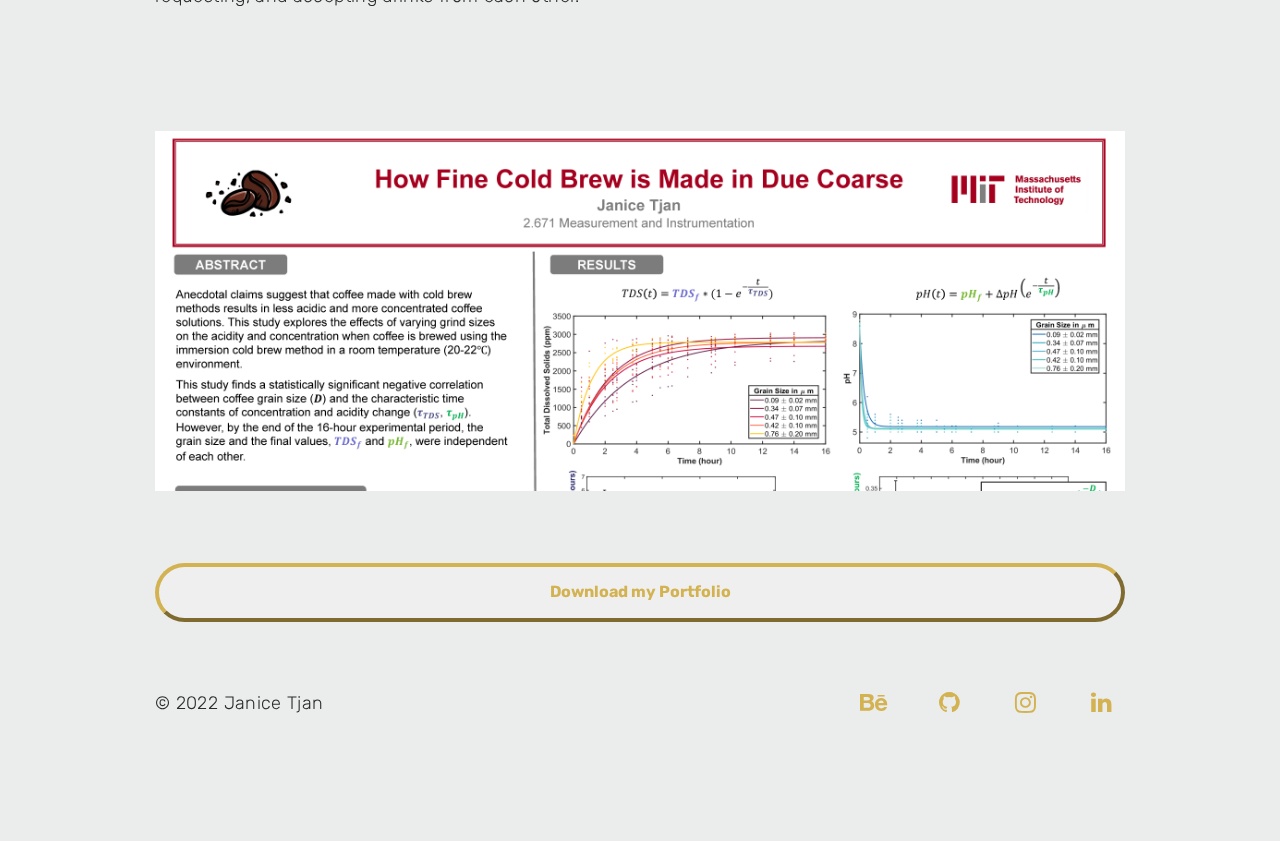
==== commit 46b2e433: "delete contact" ====
--- a/index.html
+++ b/index.html
@@ -108,13 +108,7 @@
               </li>
               <!-- /NAV ITEM -->
               
-              <!-- NAV ITEM -->
-              <li class="nav-item">
-               
-                <a class="nav-link" data-toggle="tab" href="#contact" role="tab" style="position:sticky"><span>CONTACT</span></a>
-                
-              </li>
-              <!-- /NAV ITEM -->
+
               
               
             </ul>
@@ -552,35 +546,7 @@
                 <!-- /TAB PANEL ( experience ) -->
 
                
-                <!-- TAB PANEL ( CONTACT ) -->
-                <div class="tab-pane fade" id="contact" role="tabpanel">
-                    
-                    
-                    <!-- CONTACT FORM --> 
-                    <form id="contact-form" action="assets/php/contact.php" method="post">
-
-
-                        <input id="contact-form-name" type="text" name="name" class="form-control scroll-animated" placeholder="* Hello! What's your name?">
-
-                        <input id="contact-form-email" type="text" name="email" class="form-control scroll-animated" placeholder="* What email can I reach you at?">
-
-                        <!-- PHANTOM ELEMENT ( HONEYPOT CAPTCHA FOR SECURITY ) -->
-                        <div class="fhp-input"><input id="contact-form-company" type="text" name="company" class="form-control"></div>
-                        <!-- /PHANTOM ELEMENT ( HONEYPOT CAPTCHA FOR SECURITY ) -->
-
-                        <textarea id="contact-form-message" name="message" class="form-control scroll-animated" placeholder="* Your Message"></textarea>
-
-                        <button type="submit" class="form-control scroll-animated">Send Message<div class="circle"><i class="fa fa-angle-right" aria-hidden="true"></i><i class="fa fa-angle-right" aria-hidden="true"></i></div></button>
-
-                        <div class="success-message"><i class="fa fa-check" aria-hidden="true"></i>Email sent!</div>
-
-
-                    </form>
-                    <!-- /CONTACT FORM --> 
-
-
-                </div>
-                <!-- /TAB PANEL ( CONTACT ) -->
+               
 
 
             </div>
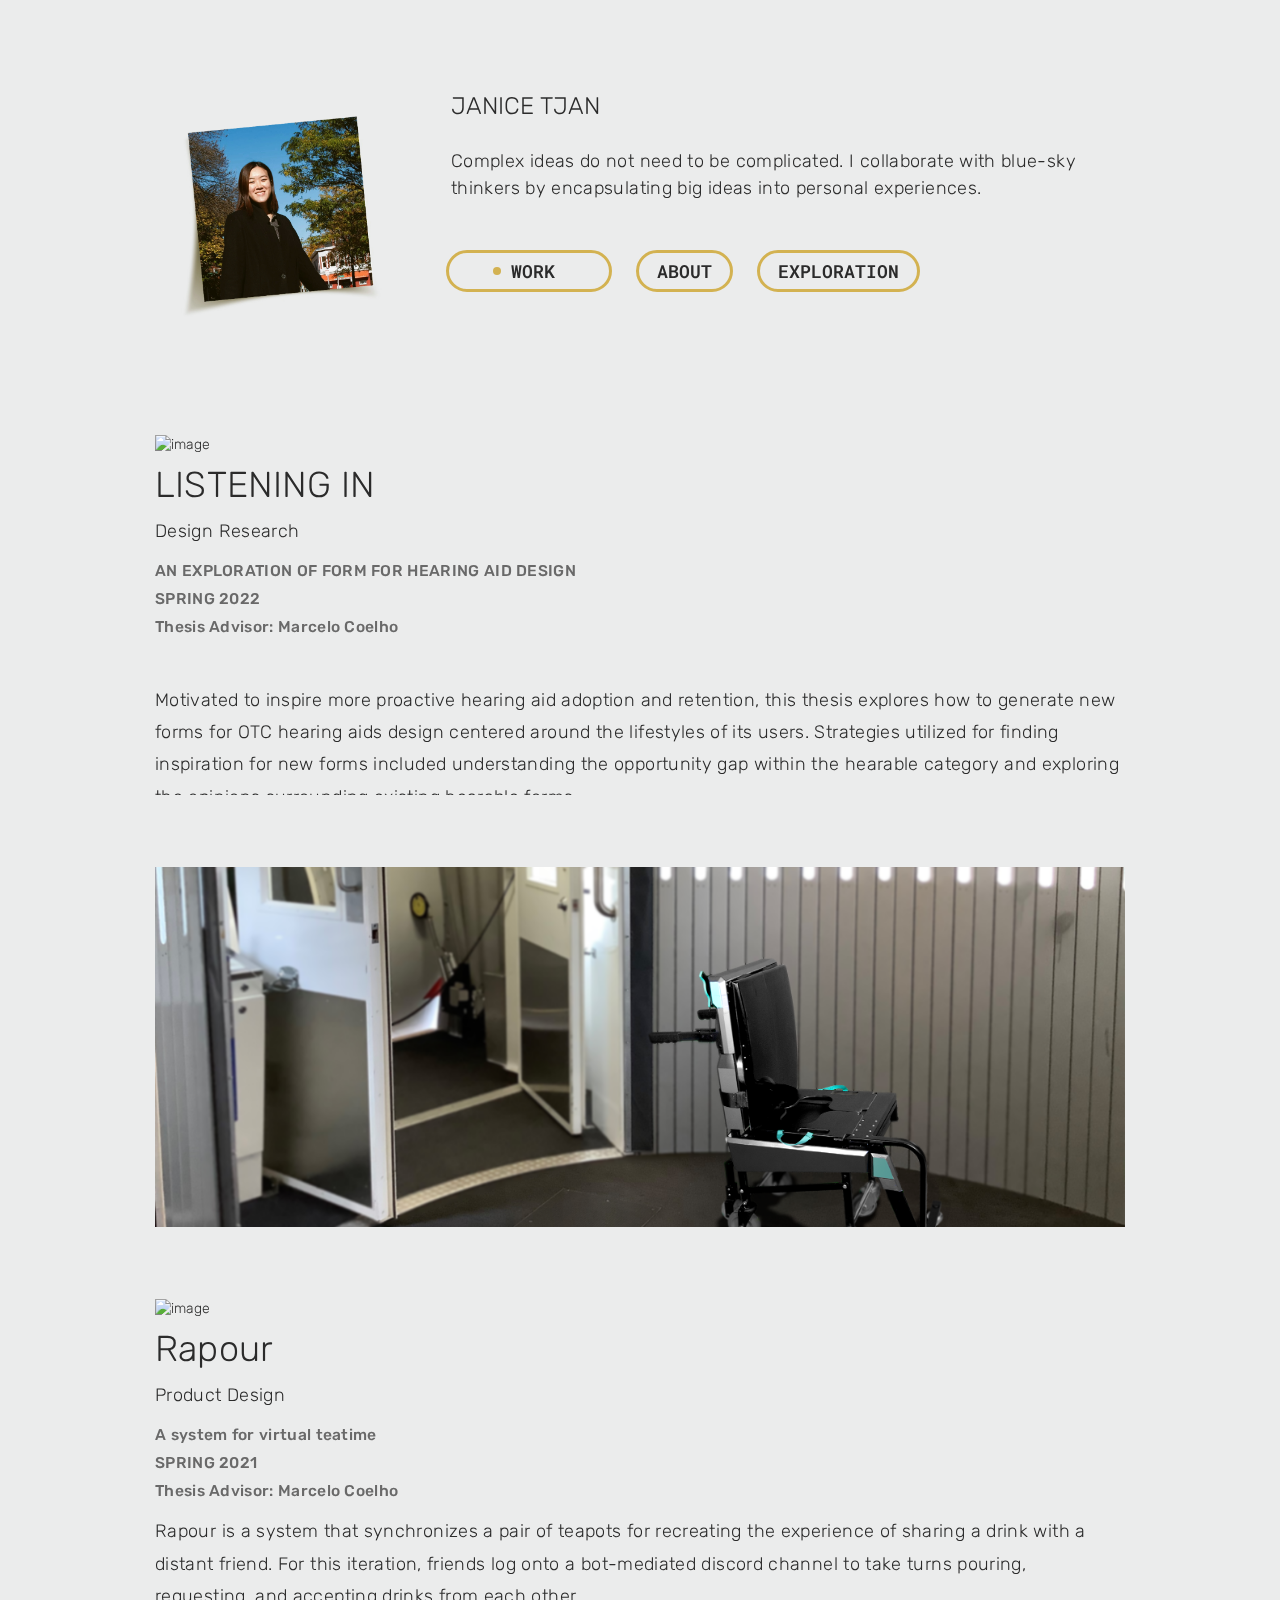
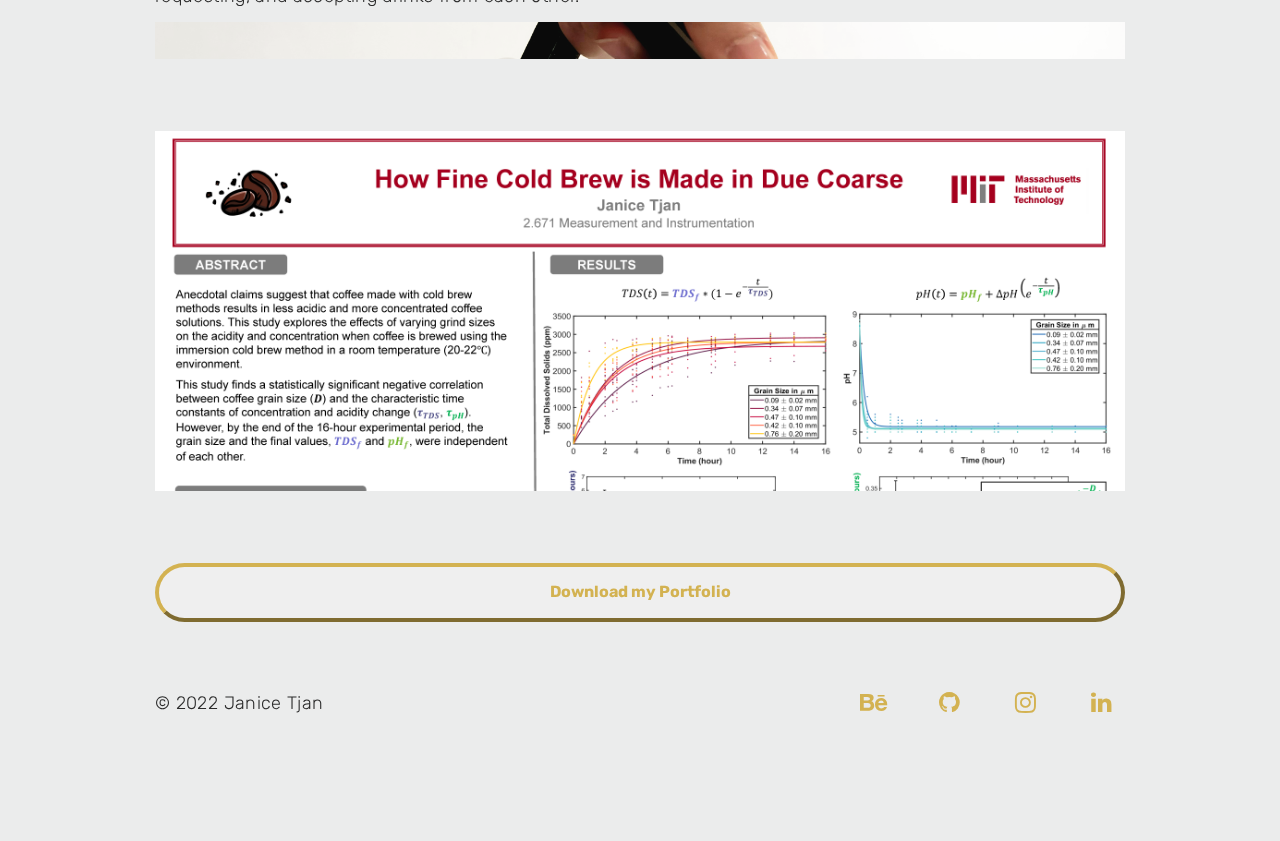
==== commit 22c8e7b2: "fix load remove youtube" ====
--- a/index.html
+++ b/index.html
@@ -345,7 +345,7 @@
                                     
                                     <p>Rapour is a system that synchronizes a pair of teapots for recreating the experience of sharing a drink with a distant friend. For this
                                         iteration, friends log onto a bot-mediated discord channel to take turns pouring, requesting, and accepting drinks from each other.</p>
-                                        <iframe width="560" height="315" src="https://www.youtube.com/embed/97UJnIznXDE" title="YouTube video player" frameborder="0" allow="accelerometer; autoplay; clipboard-write; encrypted-media; gyroscope; picture-in-picture" allowfullscreen></iframe>
+                                       
                                     <img class="img-responsive" src="assets/img/work/RA_1.png" alt="about">
                                     <p>To execute Rapour, I developed a physical and virtual interface. In addition to
                                         considering the prompt, this system needed to be accessible to set up and use.
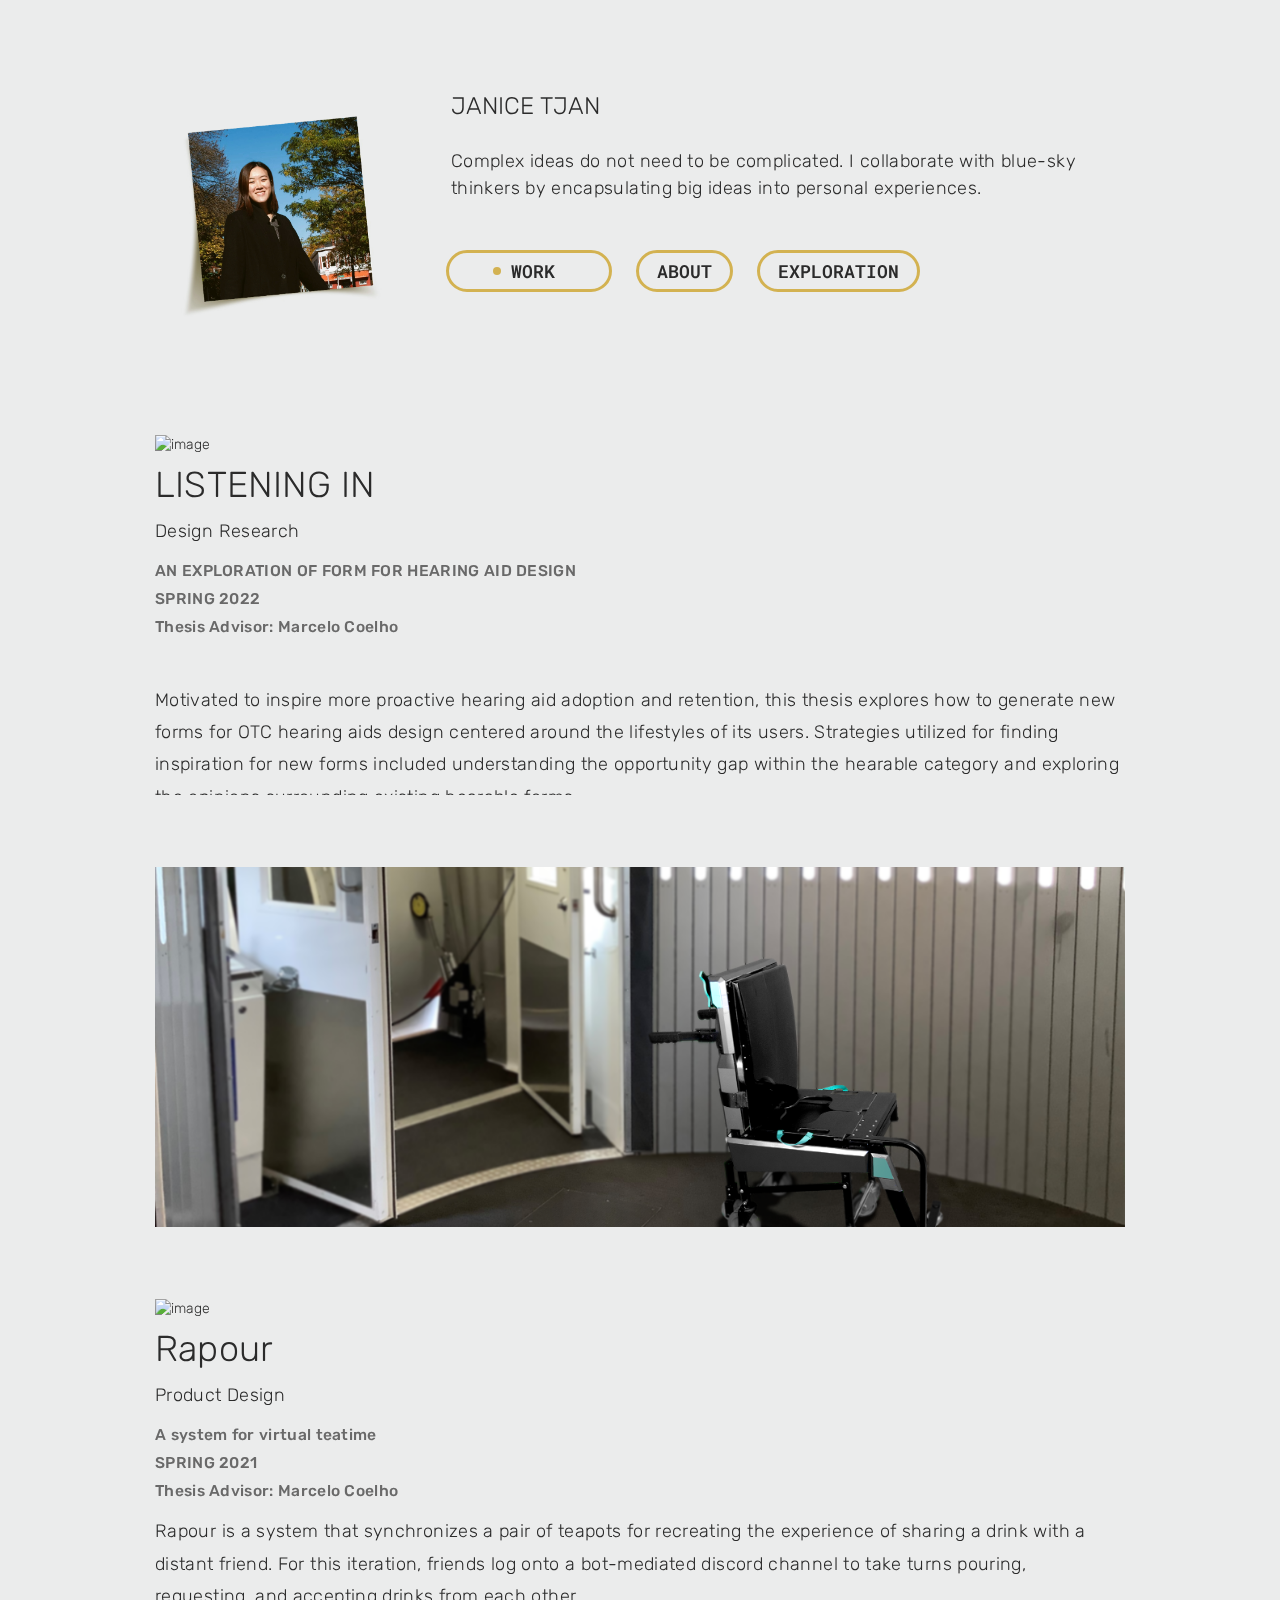
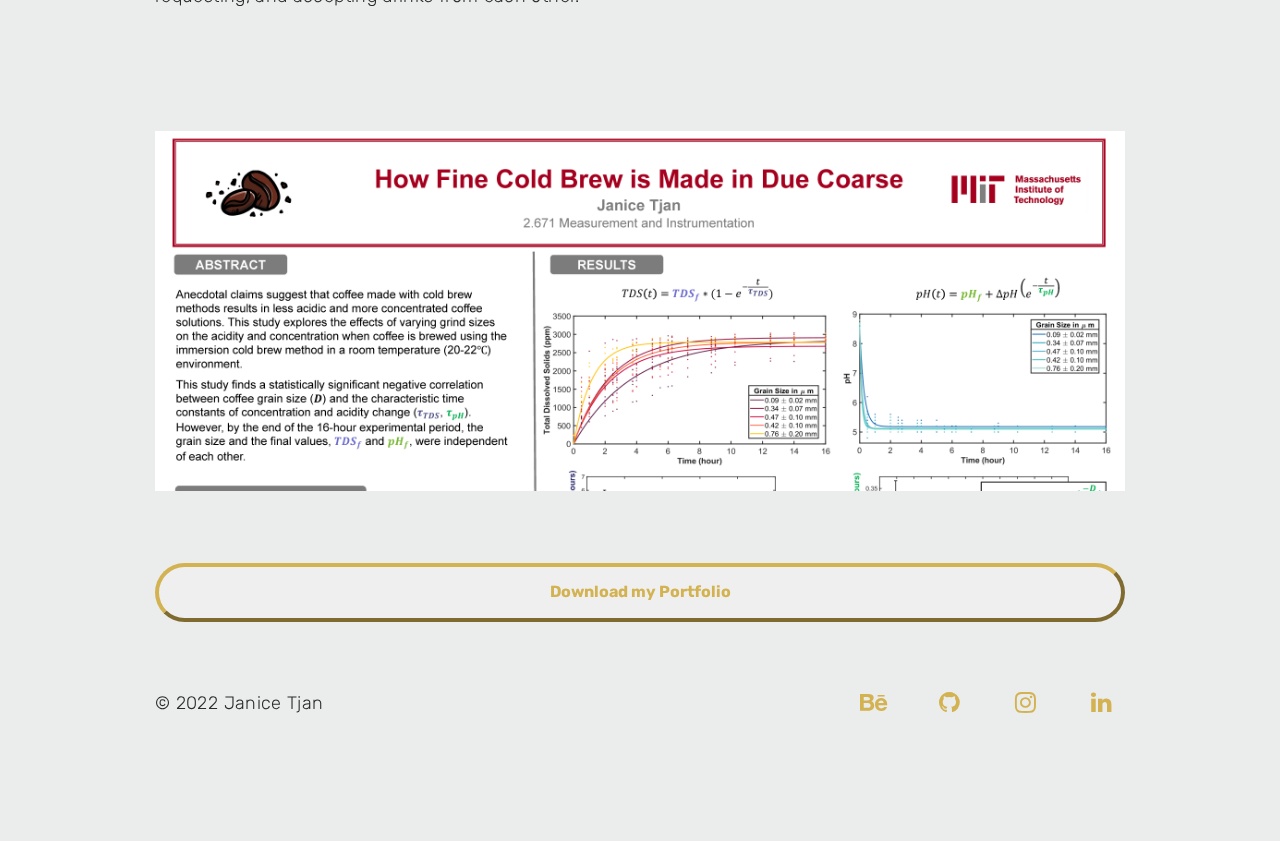
==== commit 09de7b60: "not the loading problem" ====
--- a/index.html
+++ b/index.html
@@ -345,7 +345,7 @@
                                     
                                     <p>Rapour is a system that synchronizes a pair of teapots for recreating the experience of sharing a drink with a distant friend. For this
                                         iteration, friends log onto a bot-mediated discord channel to take turns pouring, requesting, and accepting drinks from each other.</p>
-                                       
+                                        <iframe width="560" height="315" src="https://www.youtube.com/embed/97UJnIznXDE" title="YouTube video player" frameborder="0" allow="accelerometer; autoplay; clipboard-write; encrypted-media; gyroscope; picture-in-picture" allowfullscreen></iframe>
                                     <img class="img-responsive" src="assets/img/work/RA_1.png" alt="about">
                                     <p>To execute Rapour, I developed a physical and virtual interface. In addition to
                                         considering the prompt, this system needed to be accessible to set up and use.
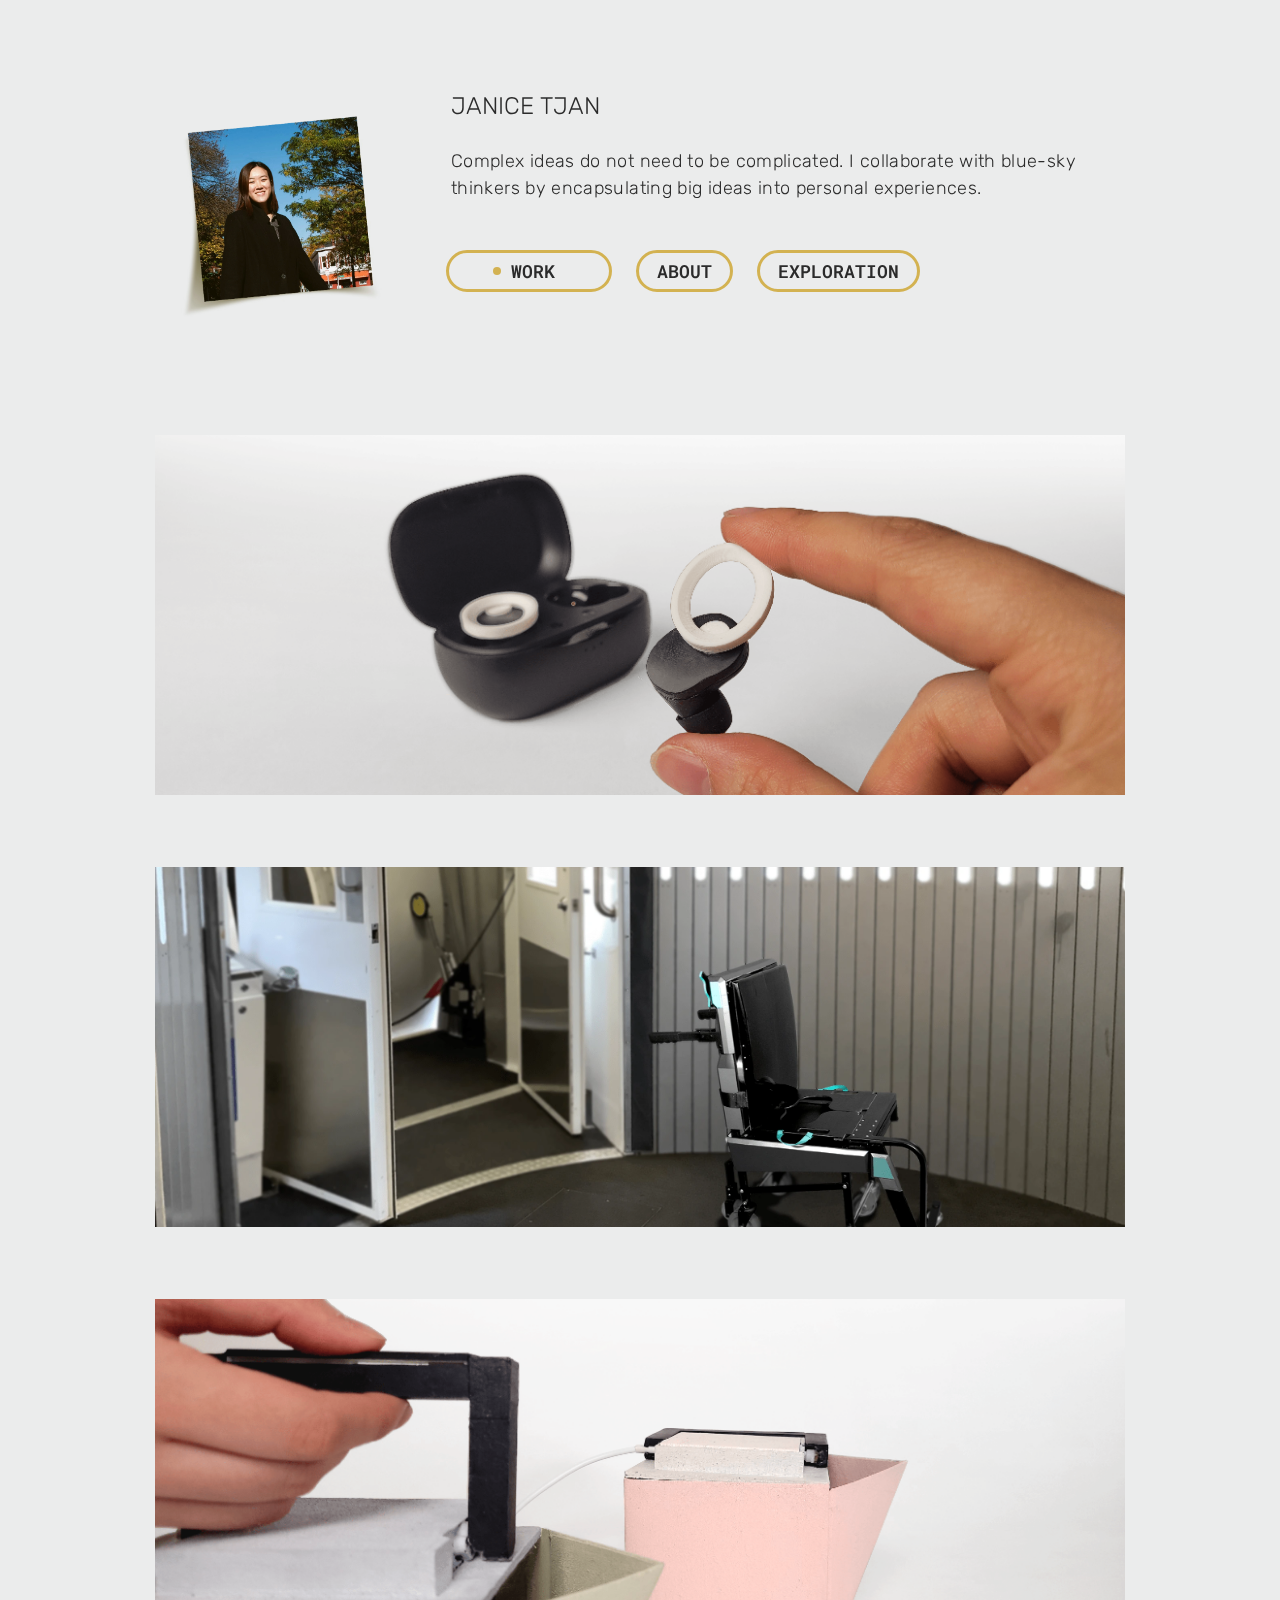
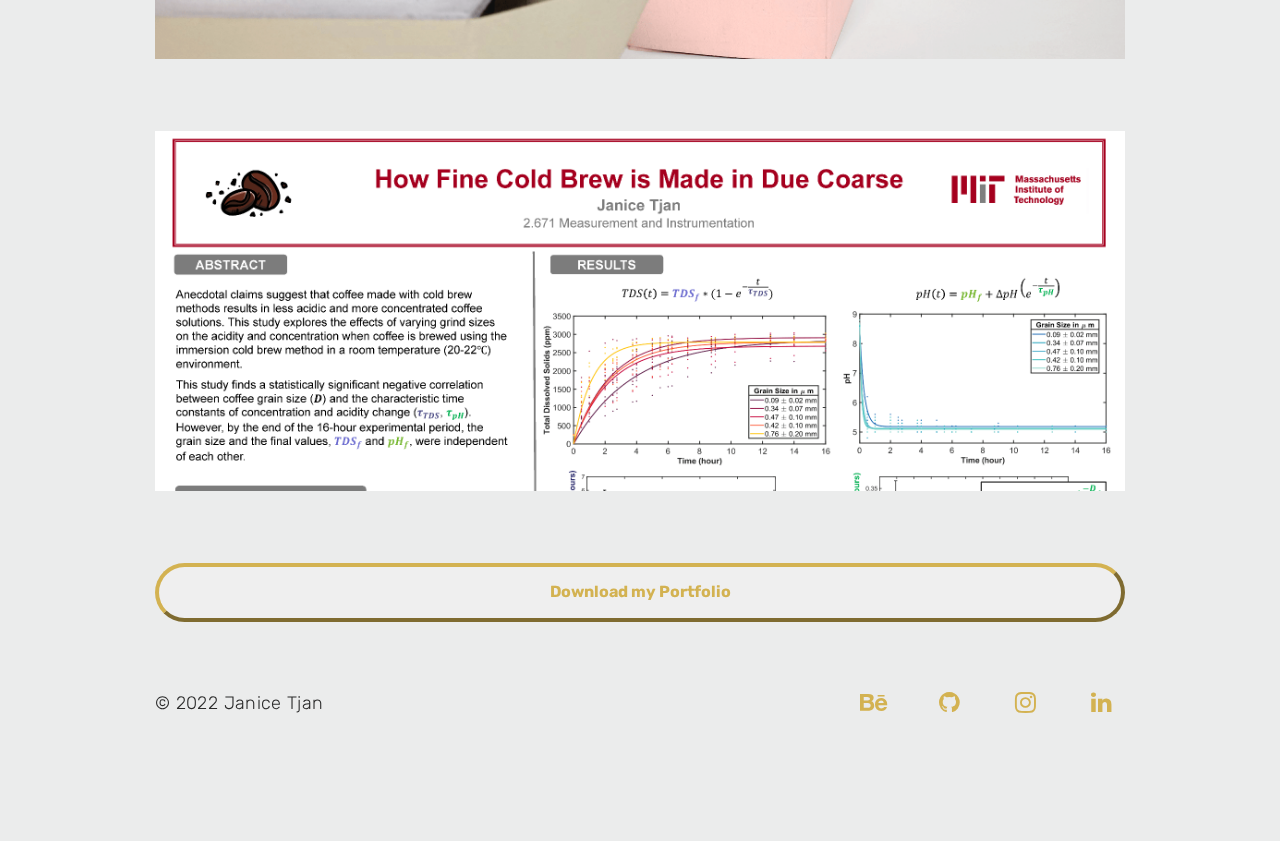
==== commit e1449f8f: "newgen img files" ====
--- a/index.html
+++ b/index.html
@@ -181,7 +181,7 @@
                                         which were synthesized into a set of design
                                         considerations and a new design method for
                                         generating hearing aid forms.</p>
-                                        <img class="img-responsive" src="assets/img/work/HA_7.png" alt="image"> 
+                                        <img class="img-responsive" src="assets/img/work/HA_7.webp" alt="image"> 
                                     
                                     <p>Key learnings from these interactions can be summarized by these five points:</p>
                                     <ul>
@@ -254,7 +254,7 @@
                                 <div id="work-2-lightbox" class="work-lightbox">
 
 
-                                    <img class="img-responsive" src="assets/img/work/AA_1.png" alt="image">
+                                    <img class="img-responsive" src="assets/img/work/AA_1.webp" alt="image">
 
                                     <h4>Aisle Assist</h4>
                                     <p class="subline">Experience Design</p>
@@ -357,7 +357,7 @@
                                         have over coffee or tea. I also found that unglazed ceramics and mute colors inspired
                                         feelings of warmth and comfort. Shown below is a progression in my exploration of different finishing methods for the teapots.</p>
                                     <img class="img-responsive" src="assets/img/work/RA_4.jpg" alt="about">
-                                    <img class="img-responsive" src="assets/img/work/RA_7.png" alt="about">    
+                                    <img class="img-responsive" src="assets/img/work/RA_7.webp" alt="about">    
 
 
                                 </div>
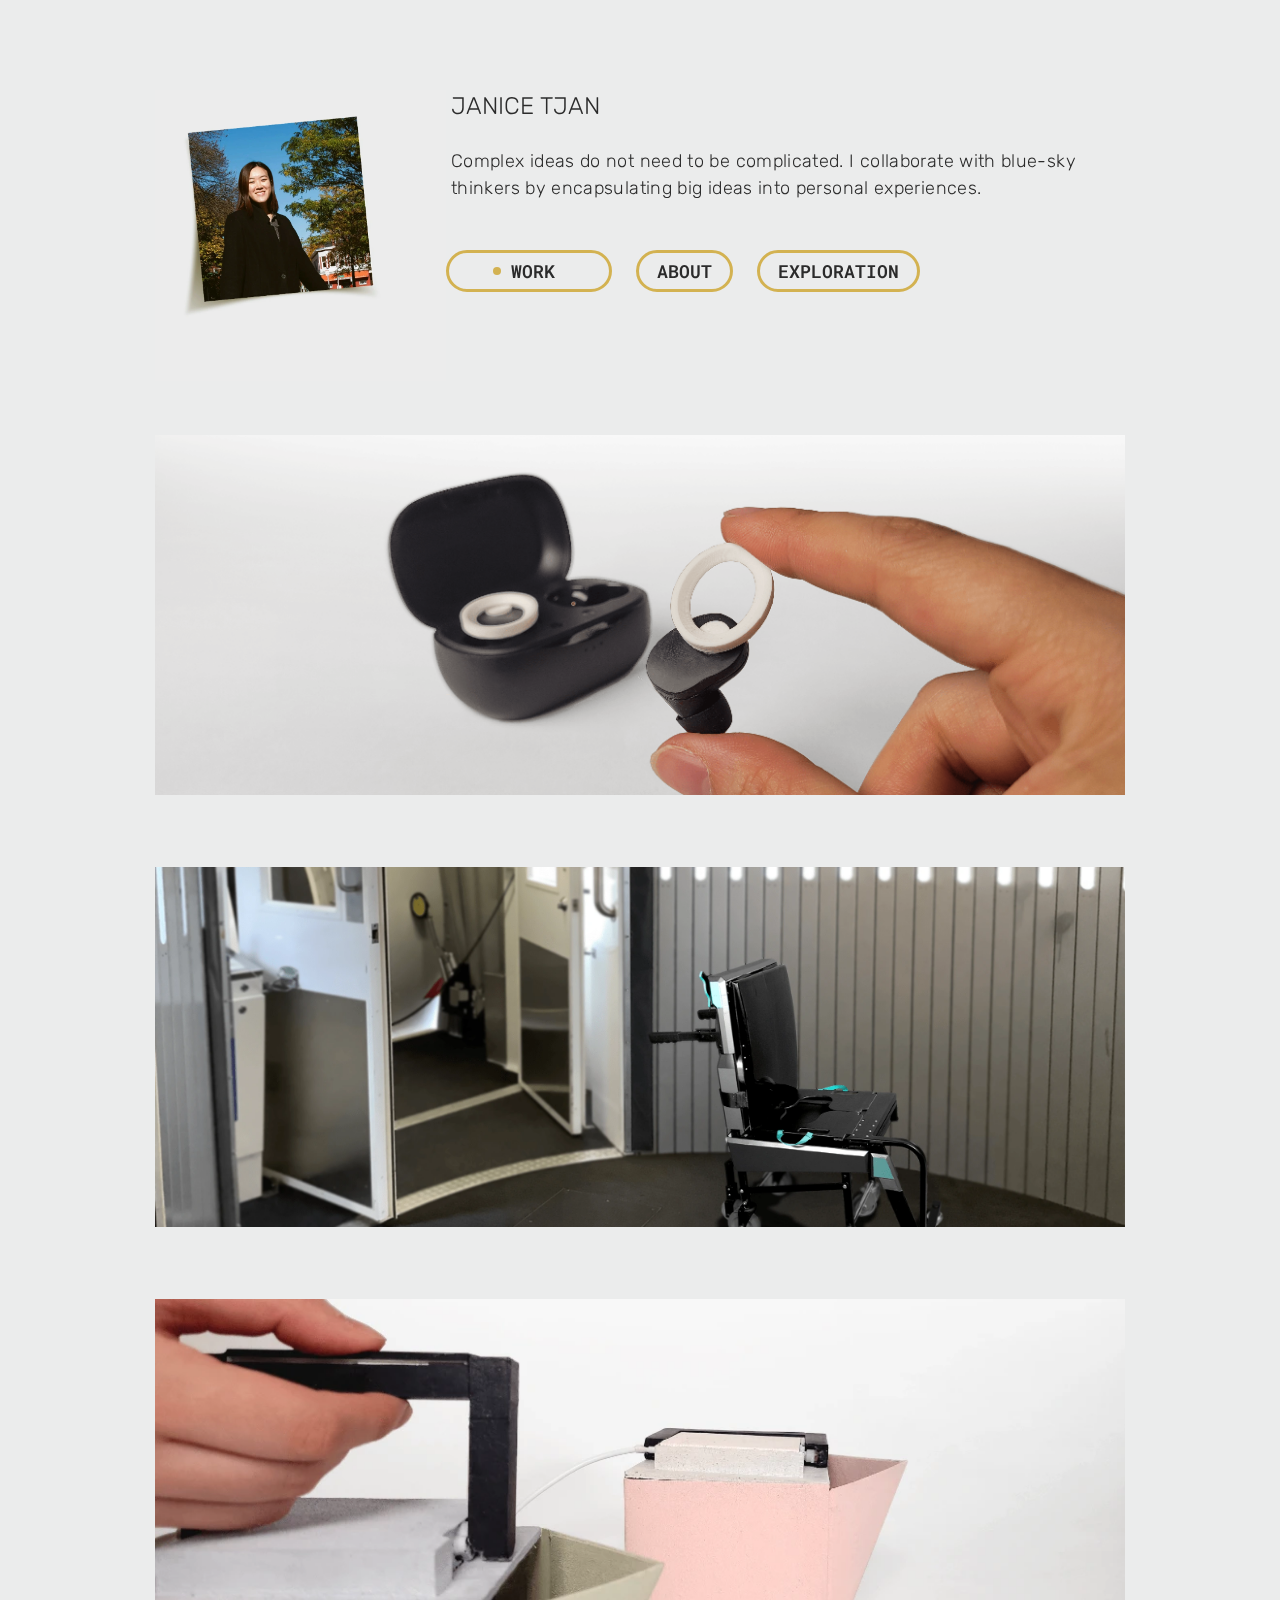
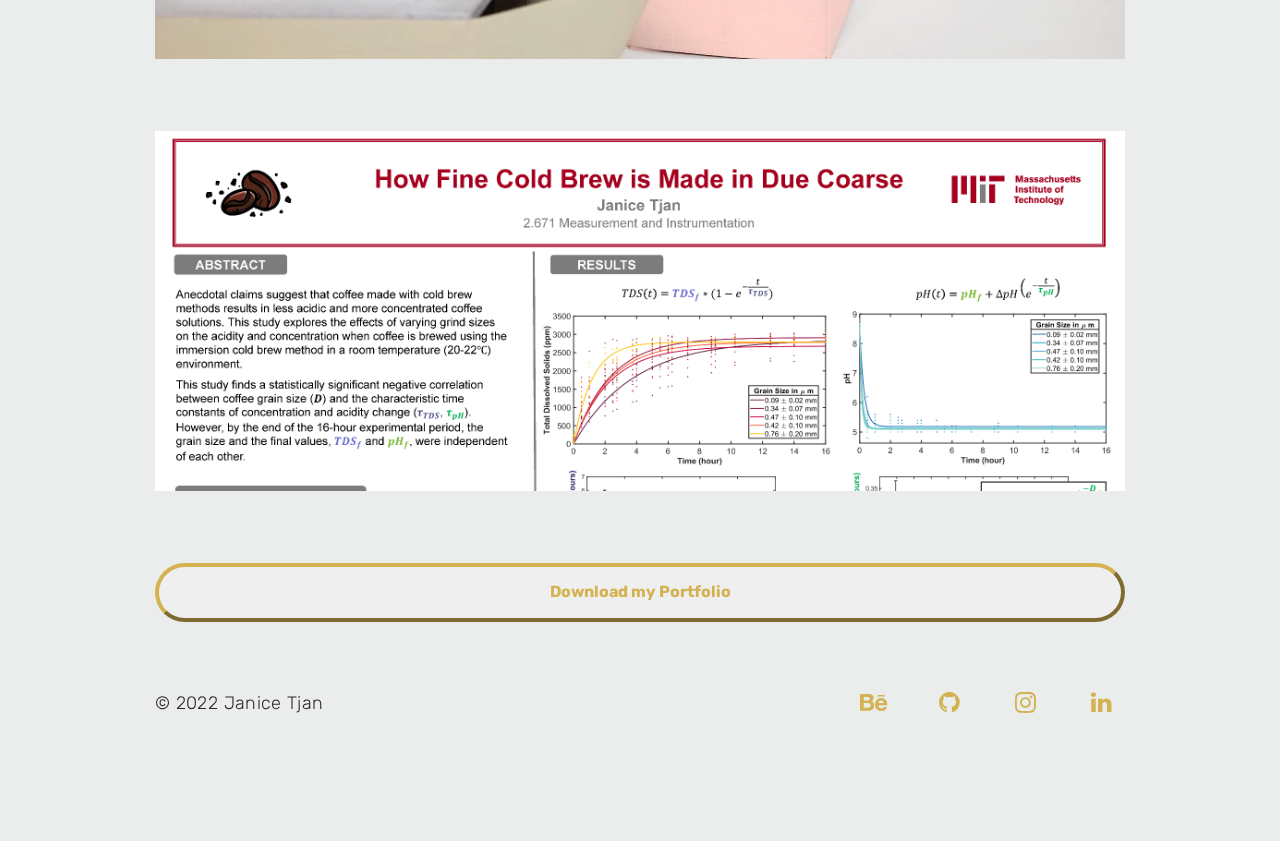
==== commit 46294c52: "more webp for loading improvement" ====
--- a/index.html
+++ b/index.html
@@ -69,7 +69,7 @@
            
             <!-- INTRO -->
             <div id="intro">
-                <img class="img-responsive logo" src="assets/img/Profile_image.png" alt="Picture of Janice">
+                <img class="img-responsive logo" src="assets/img/Profile_image.webp" alt="Picture of Janice">
                 <h1>JANICE TJAN</h1> 
                 <p class="subline">Complex ideas do not need to be complicated. I collaborate with blue-sky thinkers by encapsulating big ideas into personal experiences. </p>
         
@@ -291,7 +291,7 @@
                                         look and blending the many moving components into
                                         one unified image.</p>
 
-                                        <img class="img-responsive" src="assets/img/work/AA_3.png" alt="image">
+                                        <img class="img-responsive" src="assets/img/work/AA_3.webp" alt="image">
                                         <img class="img-responsive" src="assets/img/work/AA_0.gif" alt="image">
 
                                         
@@ -336,7 +336,7 @@
                                 <div id="work-3-lightbox" class="work-lightbox">
 
 
-                                    <img class="img-responsive" src="assets/img/work/RA_2.png" alt="image">
+                                    <img class="img-responsive" src="assets/img/work/RA_2.webp" alt="image">
 
                                     <h4>Rapour</h4>
                                     <p class="subline">Product Design</p>
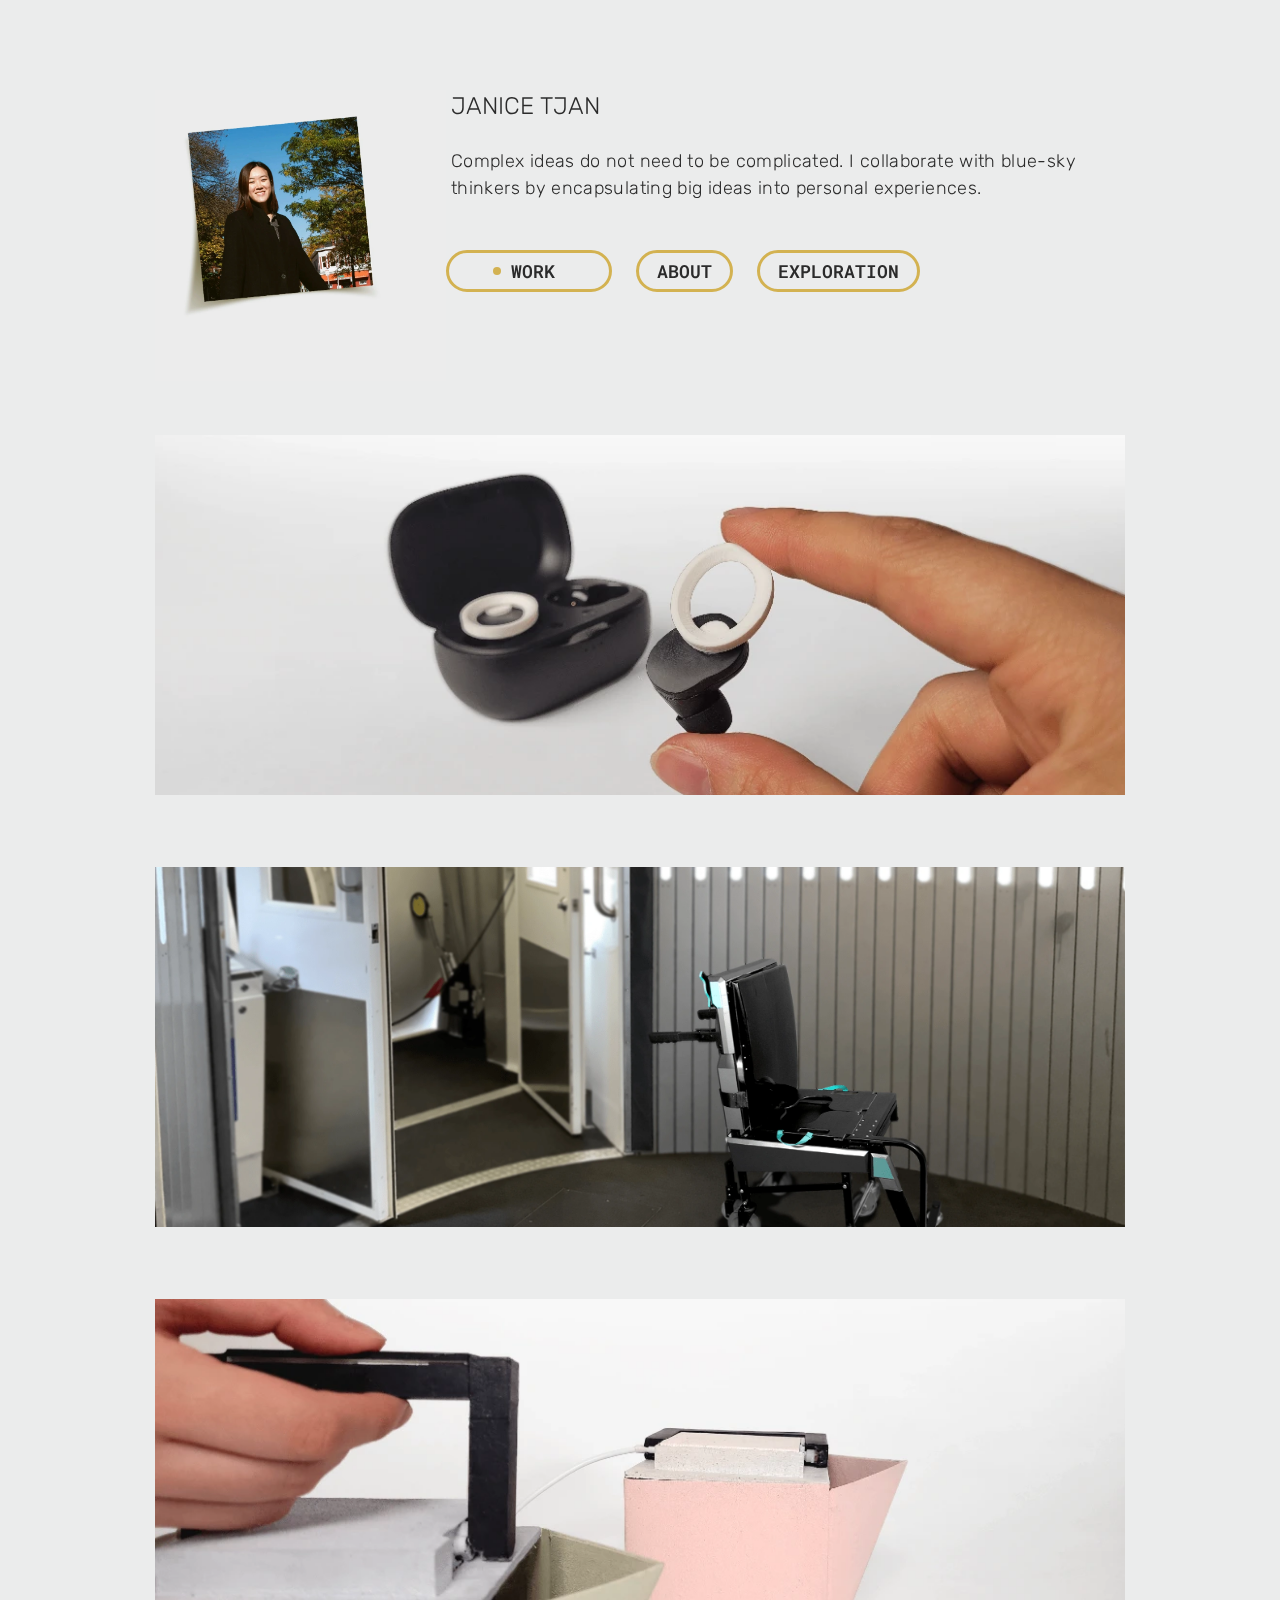
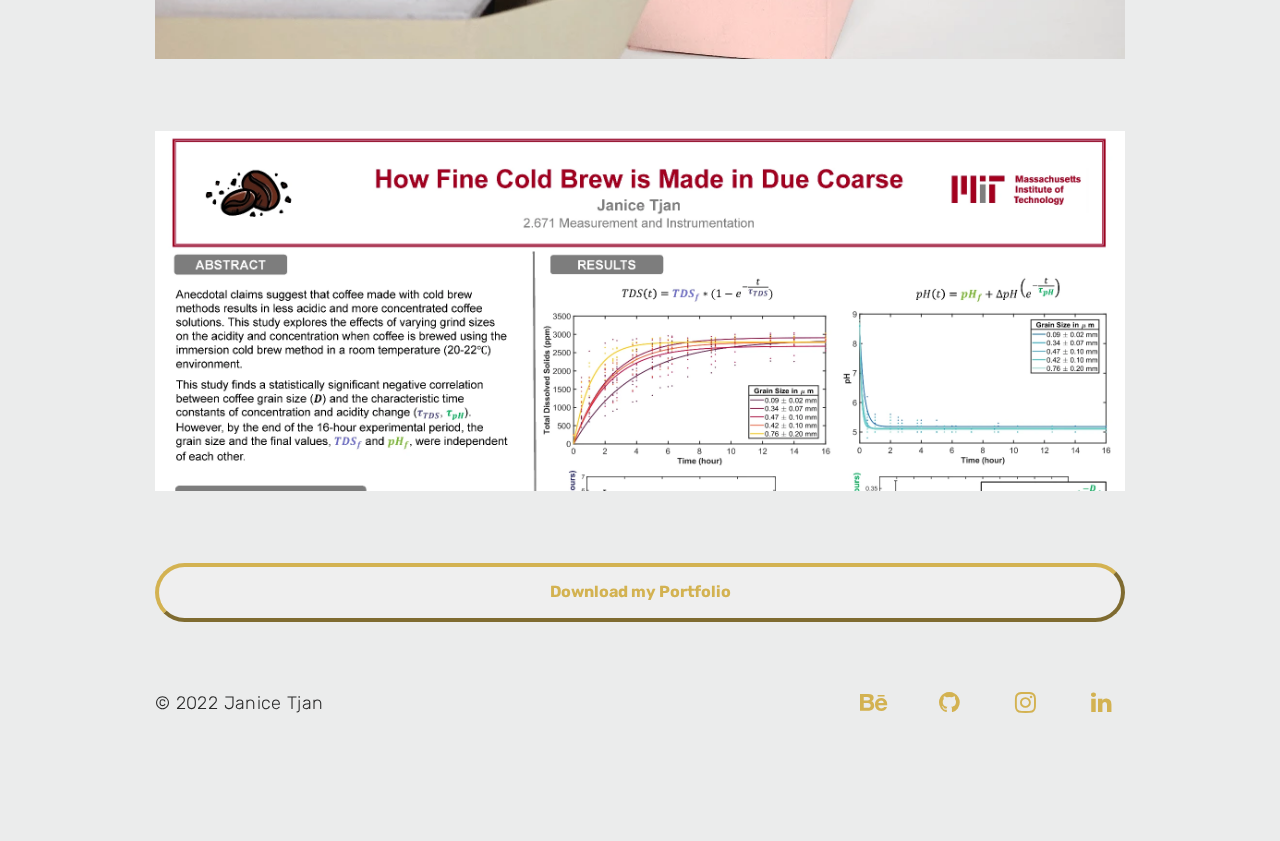
==== commit bcdc71e1: "resize and convert for loading" ====
--- a/index.html
+++ b/index.html
@@ -157,7 +157,7 @@
                                 <div id="work-1-lightbox" class="work-lightbox">
 
 
-                                    <img class="img-responsive" src="assets/img/work/HA_1.png" alt="image">
+                                    <img class="img-responsive" src="assets/img/work/HA_1.webp" alt="image">
 
                                     <h4>LISTENING IN</h4>
                                     <p class="subline">Design Research</p>
@@ -382,7 +382,7 @@
                                 <!-- INFO -->
                                 <div class="info">
 
-                                     <div class="bg-image" style="background-image: url(assets/img/work/CB_1.png)"></div>
+                                     <div class="bg-image" style="background-image: url(assets/img/work/CB_1.webp)"></div>
                                     <!-- CONTAINER MID -->
                                     <div class="container-mid">
 
@@ -400,7 +400,7 @@
                                 <div id="work-4-lightbox" class="work-lightbox">
 
 
-                                    <img class="img-responsive" src="assets/img/work/CB_0.png" alt="image">
+                                    <img class="img-responsive" src="assets/img/work/CB_0.webp" alt="image">
 
                                     <h4>Cold Brew Analysis</h4>
                                     <p class="subline">Measurement & Analysis</p>
